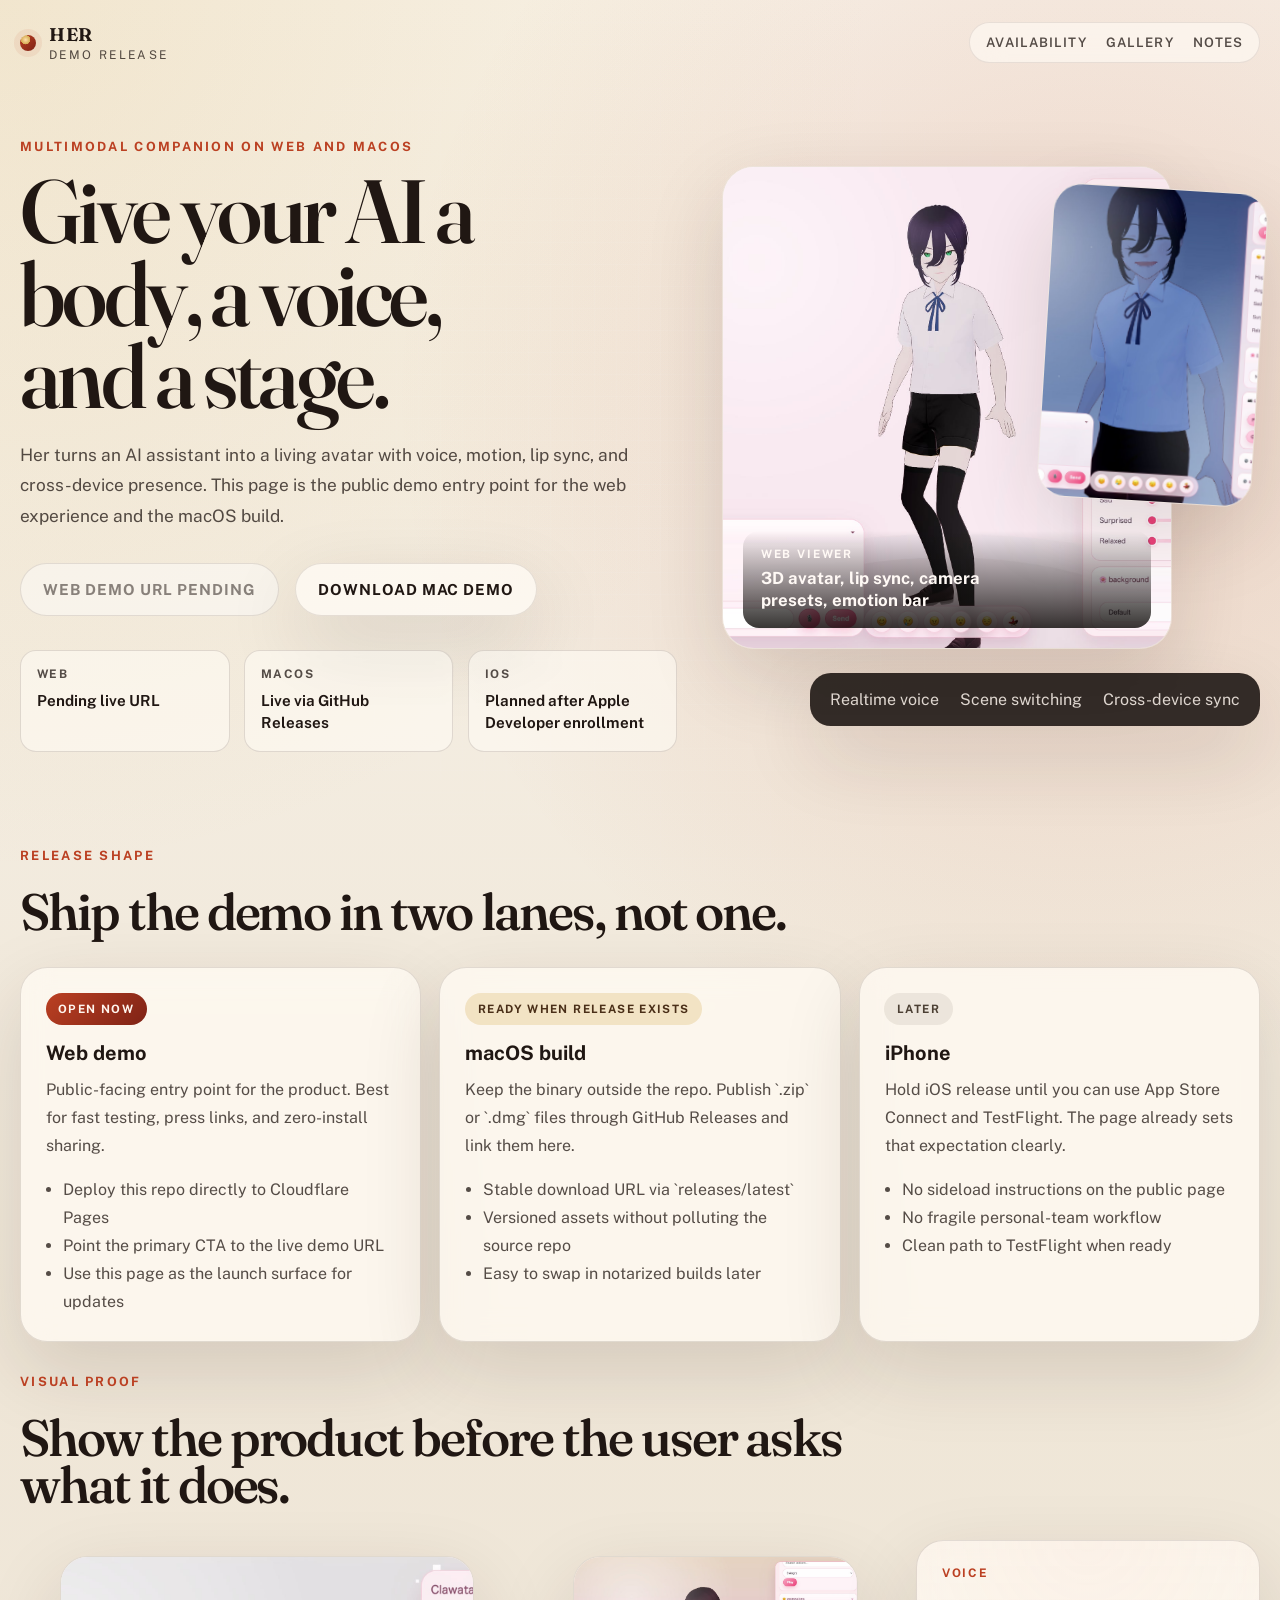
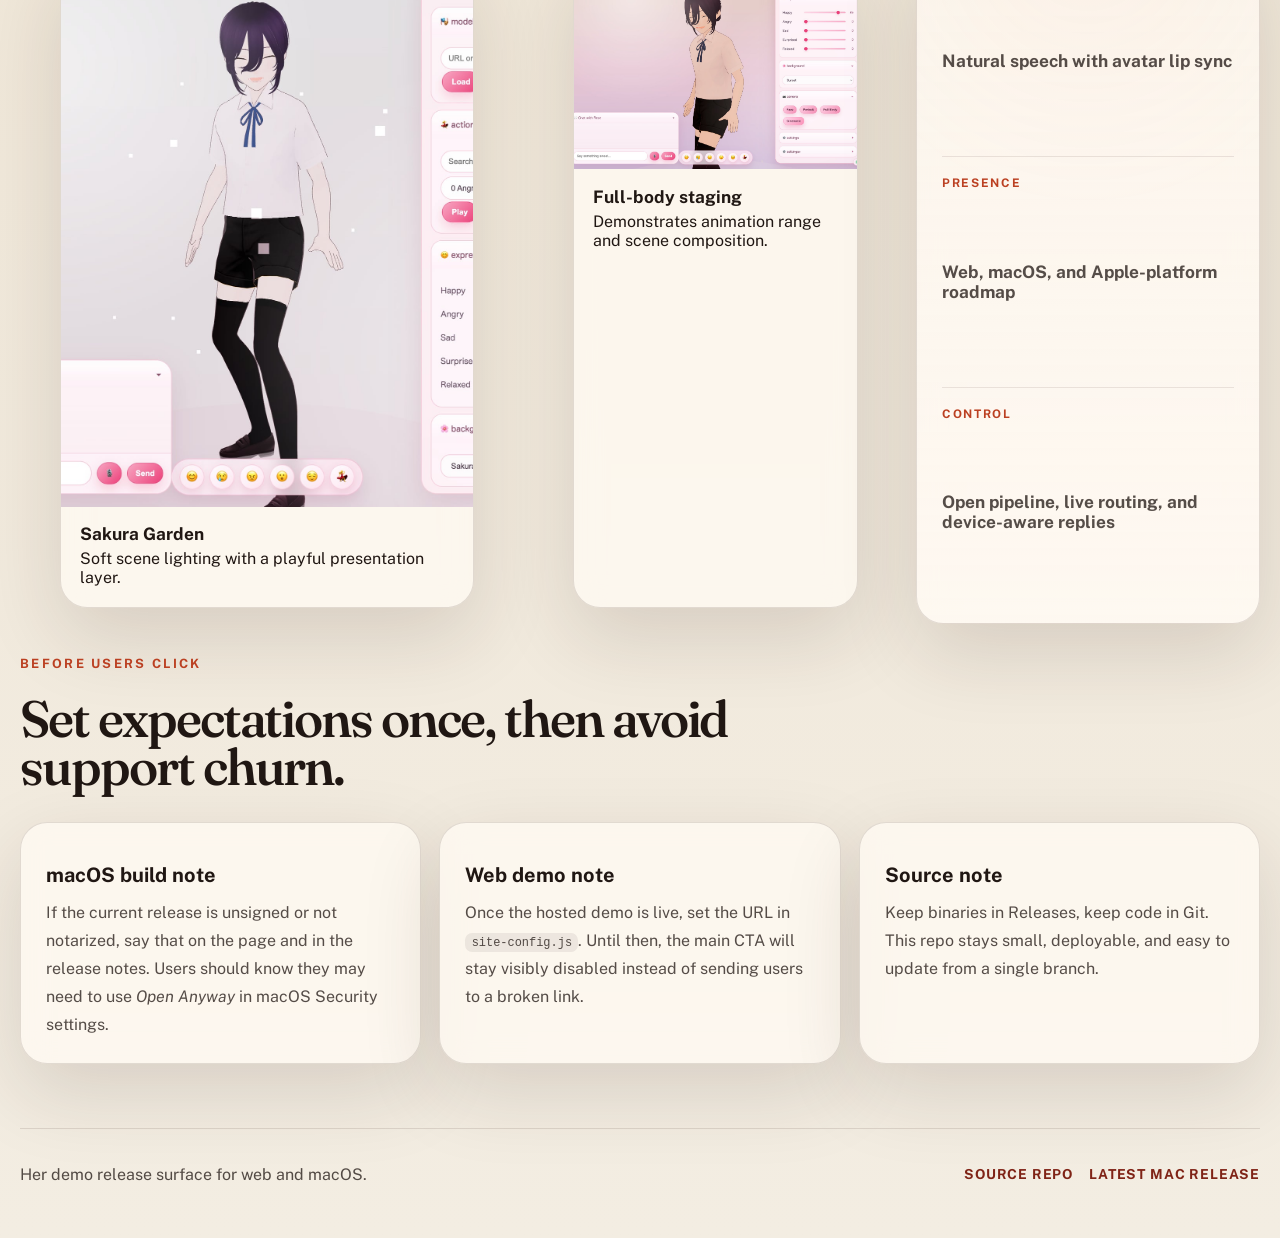
==== index.html @ 164d572e "feat(demo): add release landing page Add a zero-build Cloudflare Pages landing page for Her demo rel" ====
<!DOCTYPE html>
<html lang="en">
  <head>
    <meta charset="UTF-8" />
    <meta name="viewport" content="width=device-width, initial-scale=1.0" />
    <title>Her Demo</title>
    <meta
      name="description"
      content="Her is a multimodal AI companion with a 3D avatar body. Launch the web demo, download the macOS build, and see what ships next."
    />
    <meta property="og:title" content="Her Demo" />
    <meta
      property="og:description"
      content="A release-ready demo page for Her across web and macOS."
    />
    <meta property="og:type" content="website" />
    <meta property="og:image" content="assets/screenshots/default-view.jpg" />
    <meta name="theme-color" content="#f3ede2" />
    <link rel="preconnect" href="https://fonts.googleapis.com" />
    <link rel="preconnect" href="https://fonts.gstatic.com" crossorigin />
    <link
      href="https://fonts.googleapis.com/css2?family=Fraunces:opsz,wght@9..144,300;9..144,400;9..144,500;9..144,600;9..144,700&family=Public+Sans:wght@300;400;500;600;700;800&display=swap"
      rel="stylesheet"
    />
    <link rel="stylesheet" href="styles.css" />
  </head>
  <body>
    <div class="page-shell">
      <div class="texture"></div>
      <header class="site-header">
        <a class="wordmark" href="#top" aria-label="Her Demo home">
          <span class="wordmark-mark"></span>
          <span class="wordmark-text">
            <strong>Her</strong>
            <span>demo release</span>
          </span>
        </a>
        <nav class="top-nav" aria-label="Primary">
          <a href="#availability">Availability</a>
          <a href="#gallery">Gallery</a>
          <a href="#notes">Notes</a>
        </nav>
      </header>

      <main id="top">
        <section class="hero">
          <div class="hero-copy reveal">
            <p class="eyebrow">Multimodal companion on web and macOS</p>
            <h1>Give your AI a body, a voice, and a stage.</h1>
            <p class="hero-text">
              Her turns an AI assistant into a living avatar with voice, motion,
              lip sync, and cross-device presence. This page is the public demo
              entry point for the web experience and the macOS build.
            </p>
            <div class="cta-row">
              <a
                class="button button-primary"
                id="launch-web-demo"
                href="#"
                data-empty-label="Web demo URL pending"
              >
                Launch Web Demo
              </a>
              <a
                class="button button-secondary"
                id="download-mac-demo"
                href="https://github.com/Entroplay-ai/Her-demo/releases/latest"
              >
                Download Mac Demo
              </a>
            </div>
            <dl class="hero-meta">
              <div>
                <dt>Web</dt>
                <dd id="web-status">Pages-ready</dd>
              </div>
              <div>
                <dt>macOS</dt>
                <dd id="mac-status">Release-ready</dd>
              </div>
              <div>
                <dt>iOS</dt>
                <dd>Planned after Apple Developer enrollment</dd>
              </div>
            </dl>
          </div>

          <div class="hero-stage reveal">
            <article class="stage-card stage-card-main">
              <img
                src="assets/screenshots/default-view.jpg"
                alt="Her avatar default scene"
              />
              <div class="stage-card-copy">
                <p>Web viewer</p>
                <strong>3D avatar, lip sync, camera presets, emotion bar</strong>
              </div>
            </article>
            <article class="stage-card stage-card-side">
              <img
                src="assets/screenshots/night-sky-face.jpg"
                alt="Her avatar close-up in night sky scene"
              />
            </article>
            <article class="stage-card stage-card-strip">
              <p>Realtime voice</p>
              <p>Scene switching</p>
              <p>Cross-device sync</p>
            </article>
          </div>
        </section>

        <section class="availability" id="availability">
          <div class="section-heading reveal">
            <p class="eyebrow">Release shape</p>
            <h2>Ship the demo in two lanes, not one.</h2>
          </div>
          <div class="availability-grid">
            <article class="availability-card reveal">
              <span class="status-pill status-open">Open now</span>
              <h3>Web demo</h3>
              <p>
                Public-facing entry point for the product. Best for fast testing,
                press links, and zero-install sharing.
              </p>
              <ul>
                <li>Deploy this repo directly to Cloudflare Pages</li>
                <li>Point the primary CTA to the live demo URL</li>
                <li>Use this page as the launch surface for updates</li>
              </ul>
            </article>
            <article class="availability-card reveal">
              <span class="status-pill status-soon">Ready when release exists</span>
              <h3>macOS build</h3>
              <p>
                Keep the binary outside the repo. Publish `.zip` or `.dmg` files
                through GitHub Releases and link them here.
              </p>
              <ul>
                <li>Stable download URL via `releases/latest`</li>
                <li>Versioned assets without polluting the source repo</li>
                <li>Easy to swap in notarized builds later</li>
              </ul>
            </article>
            <article class="availability-card reveal">
              <span class="status-pill status-later">Later</span>
              <h3>iPhone</h3>
              <p>
                Hold iOS release until you can use App Store Connect and
                TestFlight. The page already sets that expectation clearly.
              </p>
              <ul>
                <li>No sideload instructions on the public page</li>
                <li>No fragile personal-team workflow</li>
                <li>Clean path to TestFlight when ready</li>
              </ul>
            </article>
          </div>
        </section>

        <section class="gallery" id="gallery">
          <div class="section-heading reveal">
            <p class="eyebrow">Visual proof</p>
            <h2>Show the product before the user asks what it does.</h2>
          </div>
          <div class="gallery-grid">
            <figure class="gallery-card gallery-tall reveal">
              <img
                src="assets/screenshots/sakura-garden.jpg"
                alt="Her avatar in sakura garden scene"
              />
              <figcaption>
                <strong>Sakura Garden</strong>
                <span>Soft scene lighting with a playful presentation layer.</span>
              </figcaption>
            </figure>
            <figure class="gallery-card reveal">
              <img
                src="assets/screenshots/sunset-fullbody.jpg"
                alt="Her avatar in sunset full-body scene"
              />
              <figcaption>
                <strong>Full-body staging</strong>
                <span>Demonstrates animation range and scene composition.</span>
              </figcaption>
            </figure>
            <article class="feature-stack reveal">
              <div>
                <span>Voice</span>
                <strong>Natural speech with avatar lip sync</strong>
              </div>
              <div>
                <span>Presence</span>
                <strong>Web, macOS, and Apple-platform roadmap</strong>
              </div>
              <div>
                <span>Control</span>
                <strong>Open pipeline, live routing, and device-aware replies</strong>
              </div>
            </article>
          </div>
        </section>

        <section class="notes" id="notes">
          <div class="section-heading reveal">
            <p class="eyebrow">Before users click</p>
            <h2>Set expectations once, then avoid support churn.</h2>
          </div>
          <div class="notes-grid">
            <article class="note-card reveal">
              <h3>macOS build note</h3>
              <p>
                If the current release is unsigned or not notarized, say that on
                the page and in the release notes. Users should know they may need
                to use <em>Open Anyway</em> in macOS Security settings.
              </p>
            </article>
            <article class="note-card reveal">
              <h3>Web demo note</h3>
              <p>
                Once the hosted demo is live, set the URL in
                <code>site-config.js</code>. Until then, the main CTA will stay
                visibly disabled instead of sending users to a broken link.
              </p>
            </article>
            <article class="note-card reveal">
              <h3>Source note</h3>
              <p>
                Keep binaries in Releases, keep code in Git. This repo stays small,
                deployable, and easy to update from a single branch.
              </p>
            </article>
          </div>
        </section>
      </main>

      <footer class="site-footer reveal">
        <p>Her demo release surface for web and macOS.</p>
        <div class="footer-links">
          <a id="source-repo-link" href="https://github.com/Entroplay-ai/Her-demo">
            Source repo
          </a>
          <a
            id="mac-release-link"
            href="https://github.com/Entroplay-ai/Her-demo/releases/latest"
          >
            Latest mac release
          </a>
        </div>
      </footer>
    </div>

    <script src="site-config.js"></script>
    <script>
      const config = window.HER_DEMO_CONFIG || {};

      const applyLinkState = (id, url, fallbackTextId, fallbackText) => {
        const element = document.getElementById(id);
        if (!element) return;

        if (url) {
          element.href = url;
          element.removeAttribute("aria-disabled");
          element.classList.remove("is-disabled");
          return;
        }

        element.href = "#notes";
        element.setAttribute("aria-disabled", "true");
        element.classList.add("is-disabled");
        if (fallbackTextId) {
          const target = document.getElementById(fallbackTextId);
          if (target) target.textContent = fallbackText;
        }
        if (element.dataset.emptyLabel) {
          element.textContent = element.dataset.emptyLabel;
        }
      };

      applyLinkState(
        "launch-web-demo",
        config.liveDemoUrl,
        "web-status",
        "Pending live URL"
      );
      applyLinkState("download-mac-demo", config.macDownloadUrl);

      const sourceRepoLink = document.getElementById("source-repo-link");
      if (sourceRepoLink && config.sourceUrl) {
        sourceRepoLink.href = config.sourceUrl;
      }

      const macReleaseLink = document.getElementById("mac-release-link");
      if (macReleaseLink && config.macDownloadUrl) {
        macReleaseLink.href = config.macDownloadUrl;
      }

      const macStatus = document.getElementById("mac-status");
      if (macStatus && config.macDownloadUrl) {
        macStatus.textContent = "Live via GitHub Releases";
      }
    </script>
  </body>
</html>
---- styles.css ----
:root {
  --bg: #f3ede2;
  --bg-deep: #181411;
  --surface: rgba(255, 250, 242, 0.78);
  --surface-strong: #f8f3ec;
  --surface-dark: rgba(30, 24, 20, 0.9);
  --ink: #201713;
  --ink-soft: rgba(32, 23, 19, 0.76);
  --line: rgba(61, 37, 30, 0.14);
  --accent: #bb4022;
  --accent-deep: #7f2316;
  --accent-soft: #e4b597;
  --highlight: #d4a94f;
  --shadow: 0 28px 80px rgba(52, 30, 24, 0.14);
  --radius-xl: 32px;
  --radius-lg: 22px;
  --radius-md: 16px;
  --radius-sm: 999px;
  --max-width: 1240px;
}

* {
  box-sizing: border-box;
}

html {
  scroll-behavior: smooth;
}

body {
  margin: 0;
  min-height: 100vh;
  font-family: "Public Sans", sans-serif;
  color: var(--ink);
  background:
    radial-gradient(circle at top left, rgba(212, 169, 79, 0.18), transparent 28%),
    radial-gradient(circle at 85% 14%, rgba(187, 64, 34, 0.16), transparent 26%),
    linear-gradient(180deg, #f8f3ea 0%, #efe6d7 48%, #f3ede2 100%);
}

img {
  display: block;
  width: 100%;
}

a {
  color: inherit;
  text-decoration: none;
}

code {
  padding: 0.16rem 0.4rem;
  border-radius: 0.45rem;
  background: rgba(32, 23, 19, 0.07);
  font-size: 0.92em;
}

.page-shell {
  position: relative;
  isolation: isolate;
  overflow: hidden;
}

.texture {
  position: fixed;
  inset: 0;
  pointer-events: none;
  opacity: 0.26;
  background-image:
    linear-gradient(rgba(255, 255, 255, 0.24) 1px, transparent 1px),
    linear-gradient(90deg, rgba(255, 255, 255, 0.2) 1px, transparent 1px);
  background-size: 22px 22px;
  mask-image: radial-gradient(circle at center, black 22%, transparent 90%);
}

.site-header,
.hero,
.availability,
.gallery,
.notes,
.site-footer {
  width: min(calc(100% - 2rem), var(--max-width));
  margin: 0 auto;
}

.site-header {
  display: flex;
  align-items: center;
  justify-content: space-between;
  padding: 1.4rem 0 0;
}

.wordmark {
  display: inline-flex;
  align-items: center;
  gap: 0.8rem;
}

.wordmark-mark {
  width: 1rem;
  height: 1rem;
  border-radius: 50%;
  background:
    radial-gradient(circle at 35% 30%, #ffdfaa 0%, var(--highlight) 30%, transparent 31%),
    linear-gradient(135deg, var(--accent) 0%, var(--accent-deep) 100%);
  box-shadow: 0 0 0 6px rgba(187, 64, 34, 0.08);
}

.wordmark-text {
  display: grid;
  gap: 0.12rem;
}

.wordmark-text strong {
  font-family: "Fraunces", serif;
  font-size: 1.15rem;
  font-weight: 650;
  letter-spacing: 0.04em;
  text-transform: uppercase;
}

.wordmark-text span {
  font-size: 0.75rem;
  letter-spacing: 0.2em;
  text-transform: uppercase;
  color: var(--ink-soft);
}

.top-nav {
  display: inline-flex;
  align-items: center;
  gap: 1.2rem;
  padding: 0.75rem 1rem;
  border: 1px solid rgba(61, 37, 30, 0.1);
  border-radius: var(--radius-sm);
  background: rgba(255, 251, 245, 0.64);
  backdrop-filter: blur(16px);
}

.top-nav a {
  font-size: 0.82rem;
  font-weight: 600;
  letter-spacing: 0.08em;
  text-transform: uppercase;
  color: var(--ink-soft);
}

.hero {
  display: grid;
  grid-template-columns: minmax(0, 1.1fr) minmax(320px, 0.9fr);
  gap: 2.8rem;
  padding: 4.75rem 0 4rem;
  align-items: center;
}

.eyebrow {
  margin: 0 0 1rem;
  font-size: 0.8rem;
  font-weight: 700;
  letter-spacing: 0.18em;
  text-transform: uppercase;
  color: var(--accent);
}

.hero h1,
.section-heading h2 {
  margin: 0;
  font-family: "Fraunces", serif;
  font-weight: 550;
  line-height: 0.92;
  letter-spacing: -0.04em;
}

.hero h1 {
  max-width: 10ch;
  font-size: clamp(3.4rem, 7vw, 6.9rem);
}

.hero-text,
.availability-card p,
.feature-stack strong,
.note-card p,
.site-footer p {
  color: var(--ink-soft);
}

.hero-text {
  max-width: 58ch;
  margin: 1.4rem 0 0;
  font-size: 1.08rem;
  line-height: 1.75;
}

.cta-row {
  display: flex;
  flex-wrap: wrap;
  gap: 1rem;
  margin-top: 2rem;
}

.button {
  display: inline-flex;
  align-items: center;
  justify-content: center;
  min-height: 3.35rem;
  padding: 0 1.4rem;
  border-radius: var(--radius-sm);
  border: 1px solid transparent;
  font-size: 0.95rem;
  font-weight: 700;
  letter-spacing: 0.06em;
  text-transform: uppercase;
  transition:
    transform 180ms ease,
    box-shadow 180ms ease,
    background 180ms ease,
    color 180ms ease,
    border-color 180ms ease;
}

.button:hover,
.button:focus-visible {
  transform: translateY(-2px);
}

.button-primary {
  color: #fff7f0;
  background: linear-gradient(135deg, var(--accent) 0%, var(--accent-deep) 100%);
  box-shadow: 0 18px 36px rgba(127, 35, 22, 0.28);
}

.button-secondary {
  color: var(--ink);
  background: rgba(255, 251, 245, 0.76);
  border-color: rgba(61, 37, 30, 0.12);
  box-shadow: var(--shadow);
}

.button.is-disabled,
.button[aria-disabled="true"] {
  cursor: not-allowed;
  color: rgba(32, 23, 19, 0.52);
  background: rgba(255, 255, 255, 0.45);
  box-shadow: none;
  border-color: rgba(61, 37, 30, 0.12);
  transform: none;
}

.hero-meta {
  display: grid;
  grid-template-columns: repeat(3, minmax(0, 1fr));
  gap: 0.9rem;
  margin: 2.1rem 0 0;
}

.hero-meta div {
  padding: 1rem 1rem 1.1rem;
  border: 1px solid var(--line);
  border-radius: var(--radius-md);
  background: rgba(255, 251, 245, 0.58);
  backdrop-filter: blur(12px);
}

.hero-meta dt {
  font-size: 0.74rem;
  font-weight: 700;
  letter-spacing: 0.12em;
  text-transform: uppercase;
  color: var(--ink-soft);
}

.hero-meta dd {
  margin: 0.55rem 0 0;
  font-size: 0.95rem;
  font-weight: 650;
  line-height: 1.45;
}

.hero-stage {
  position: relative;
  min-height: 560px;
}

.stage-card {
  position: absolute;
  overflow: hidden;
  border: 1px solid rgba(61, 37, 30, 0.08);
  background: rgba(255, 251, 245, 0.66);
  box-shadow: var(--shadow);
  backdrop-filter: blur(12px);
}

.stage-card img {
  height: 100%;
  object-fit: cover;
}

.stage-card-main {
  inset: 0 5.5rem 4.8rem 0;
  border-radius: var(--radius-xl);
}

.stage-card-side {
  width: 40%;
  height: 56%;
  right: 0;
  top: 1.4rem;
  border-radius: 1.8rem;
  transform: rotate(3.5deg);
}

.stage-card-strip {
  display: flex;
  justify-content: space-between;
  gap: 1rem;
  left: 5.5rem;
  right: 0;
  bottom: 0;
  padding: 1rem 1.2rem;
  border-radius: 1.3rem;
  background: var(--surface-dark);
  color: rgba(255, 247, 240, 0.84);
}

.stage-card-strip p,
.stage-card-copy p,
.stage-card-copy strong,
.feature-stack span,
.feature-stack strong,
.gallery-card figcaption span {
  margin: 0;
}

.stage-card-copy {
  position: absolute;
  left: 1.25rem;
  right: 1.25rem;
  bottom: 1.25rem;
  display: grid;
  gap: 0.35rem;
  padding: 1rem 1.1rem;
  border-radius: 1rem;
  background: linear-gradient(180deg, rgba(12, 9, 7, 0) 0%, rgba(12, 9, 7, 0.82) 100%);
  color: #fff9f5;
}

.stage-card-copy p {
  font-size: 0.72rem;
  font-weight: 700;
  letter-spacing: 0.16em;
  text-transform: uppercase;
}

.stage-card-copy strong {
  max-width: 20ch;
  font-size: 1.05rem;
  line-height: 1.35;
}

.section-heading {
  display: grid;
  gap: 0.55rem;
  max-width: 52rem;
}

.section-heading h2 {
  font-size: clamp(2.4rem, 4vw, 4.2rem);
}

.availability,
.gallery,
.notes {
  padding: 2rem 0 0;
}

.availability-grid,
.notes-grid {
  display: grid;
  grid-template-columns: repeat(3, minmax(0, 1fr));
  gap: 1.15rem;
  margin-top: 2rem;
}

.availability-card,
.note-card,
.feature-stack,
.gallery-card {
  border: 1px solid var(--line);
  border-radius: 1.7rem;
  background: var(--surface);
  box-shadow: var(--shadow);
  backdrop-filter: blur(14px);
}

.availability-card,
.note-card,
.feature-stack {
  padding: 1.55rem;
}

.availability-card h3,
.note-card h3 {
  margin: 1rem 0 0.7rem;
  font-size: 1.25rem;
}

.availability-card p,
.note-card p {
  margin: 0;
  line-height: 1.75;
}

.availability-card ul {
  margin: 1rem 0 0;
  padding-left: 1.1rem;
  color: var(--ink-soft);
  line-height: 1.75;
}

.status-pill {
  display: inline-flex;
  align-items: center;
  min-height: 2rem;
  padding: 0 0.8rem;
  border-radius: var(--radius-sm);
  font-size: 0.72rem;
  font-weight: 700;
  letter-spacing: 0.12em;
  text-transform: uppercase;
}

.status-open {
  color: #fff6ef;
  background: linear-gradient(135deg, var(--accent) 0%, var(--accent-deep) 100%);
}

.status-soon {
  color: #4a2f18;
  background: rgba(212, 169, 79, 0.26);
}

.status-later {
  color: #4c4034;
  background: rgba(76, 64, 52, 0.09);
}

.gallery-grid {
  display: grid;
  grid-template-columns: 1.15fr 0.85fr 0.8fr;
  gap: 1.15rem;
  margin-top: 2rem;
  align-items: stretch;
}

.gallery-card {
  overflow: hidden;
}

.gallery-card img {
  aspect-ratio: 4 / 3;
  object-fit: cover;
}

.gallery-tall img {
  aspect-ratio: 3 / 4;
}

.gallery-card figcaption {
  display: grid;
  gap: 0.28rem;
  padding: 1.1rem 1.2rem 1.25rem;
}

.gallery-card strong,
.feature-stack strong {
  display: block;
  font-size: 1.08rem;
}

.feature-stack {
  display: grid;
  gap: 1.2rem;
  background:
    linear-gradient(180deg, rgba(255, 249, 242, 0.76), rgba(255, 249, 242, 0.92)),
    radial-gradient(circle at top, rgba(228, 181, 151, 0.32), transparent 38%);
}

.feature-stack div {
  display: grid;
  gap: 0.35rem;
  padding-bottom: 1.2rem;
  border-bottom: 1px solid rgba(61, 37, 30, 0.1);
}

.feature-stack div:last-child {
  padding-bottom: 0;
  border-bottom: 0;
}

.feature-stack span {
  font-size: 0.74rem;
  font-weight: 700;
  letter-spacing: 0.14em;
  text-transform: uppercase;
  color: var(--accent);
}

.notes-grid {
  margin-top: 2rem;
  padding-bottom: 4rem;
}

.site-footer {
  display: flex;
  align-items: center;
  justify-content: space-between;
  gap: 1rem;
  padding: 1.2rem 0 2.4rem;
  border-top: 1px solid rgba(61, 37, 30, 0.12);
}

.footer-links {
  display: inline-flex;
  flex-wrap: wrap;
  gap: 1rem;
}

.footer-links a {
  font-size: 0.86rem;
  font-weight: 700;
  letter-spacing: 0.06em;
  text-transform: uppercase;
  color: var(--accent-deep);
}

.reveal {
  opacity: 0;
  transform: translateY(20px);
  animation: rise 800ms cubic-bezier(0.2, 0.7, 0.2, 1) forwards;
}

.hero-stage.reveal {
  animation-delay: 140ms;
}

.availability .reveal:nth-child(2),
.gallery .reveal:nth-child(2),
.notes .reveal:nth-child(2) {
  animation-delay: 80ms;
}

.availability-card.reveal:nth-child(1),
.gallery-card.reveal:nth-child(1),
.note-card.reveal:nth-child(1) {
  animation-delay: 120ms;
}

.availability-card.reveal:nth-child(2),
.gallery-card.reveal:nth-child(2),
.note-card.reveal:nth-child(2) {
  animation-delay: 200ms;
}

.availability-card.reveal:nth-child(3),
.feature-stack.reveal,
.note-card.reveal:nth-child(3) {
  animation-delay: 280ms;
}

@keyframes rise {
  to {
    opacity: 1;
    transform: translateY(0);
  }
}

@media (max-width: 1100px) {
  .hero {
    grid-template-columns: 1fr;
  }

  .hero-stage {
    min-height: 500px;
  }

  .availability-grid,
  .notes-grid,
  .gallery-grid {
    grid-template-columns: 1fr;
  }

  .gallery-card img,
  .gallery-tall img {
    aspect-ratio: 16 / 10;
  }
}

@media (max-width: 760px) {
  .site-header {
    flex-direction: column;
    align-items: flex-start;
    gap: 1rem;
  }

  .top-nav {
    width: 100%;
    justify-content: space-between;
    gap: 0.8rem;
  }

  .hero {
    padding-top: 3.2rem;
  }

  .hero h1 {
    max-width: 11ch;
    font-size: clamp(3rem, 15vw, 4.4rem);
  }

  .hero-meta {
    grid-template-columns: 1fr;
  }

  .hero-stage {
    min-height: 420px;
  }

  .stage-card-main {
    inset: 0 2.4rem 5.1rem 0;
  }

  .stage-card-side {
    width: 44%;
    height: 46%;
  }

  .stage-card-strip {
    left: 1.5rem;
    flex-direction: column;
  }

  .site-footer {
    flex-direction: column;
    align-items: flex-start;
  }
}

@media (prefers-reduced-motion: reduce) {
  html {
    scroll-behavior: auto;
  }

  .reveal {
    opacity: 1;
    transform: none;
    animation: none;
  }

  .button {
    transition: none;
  }
}
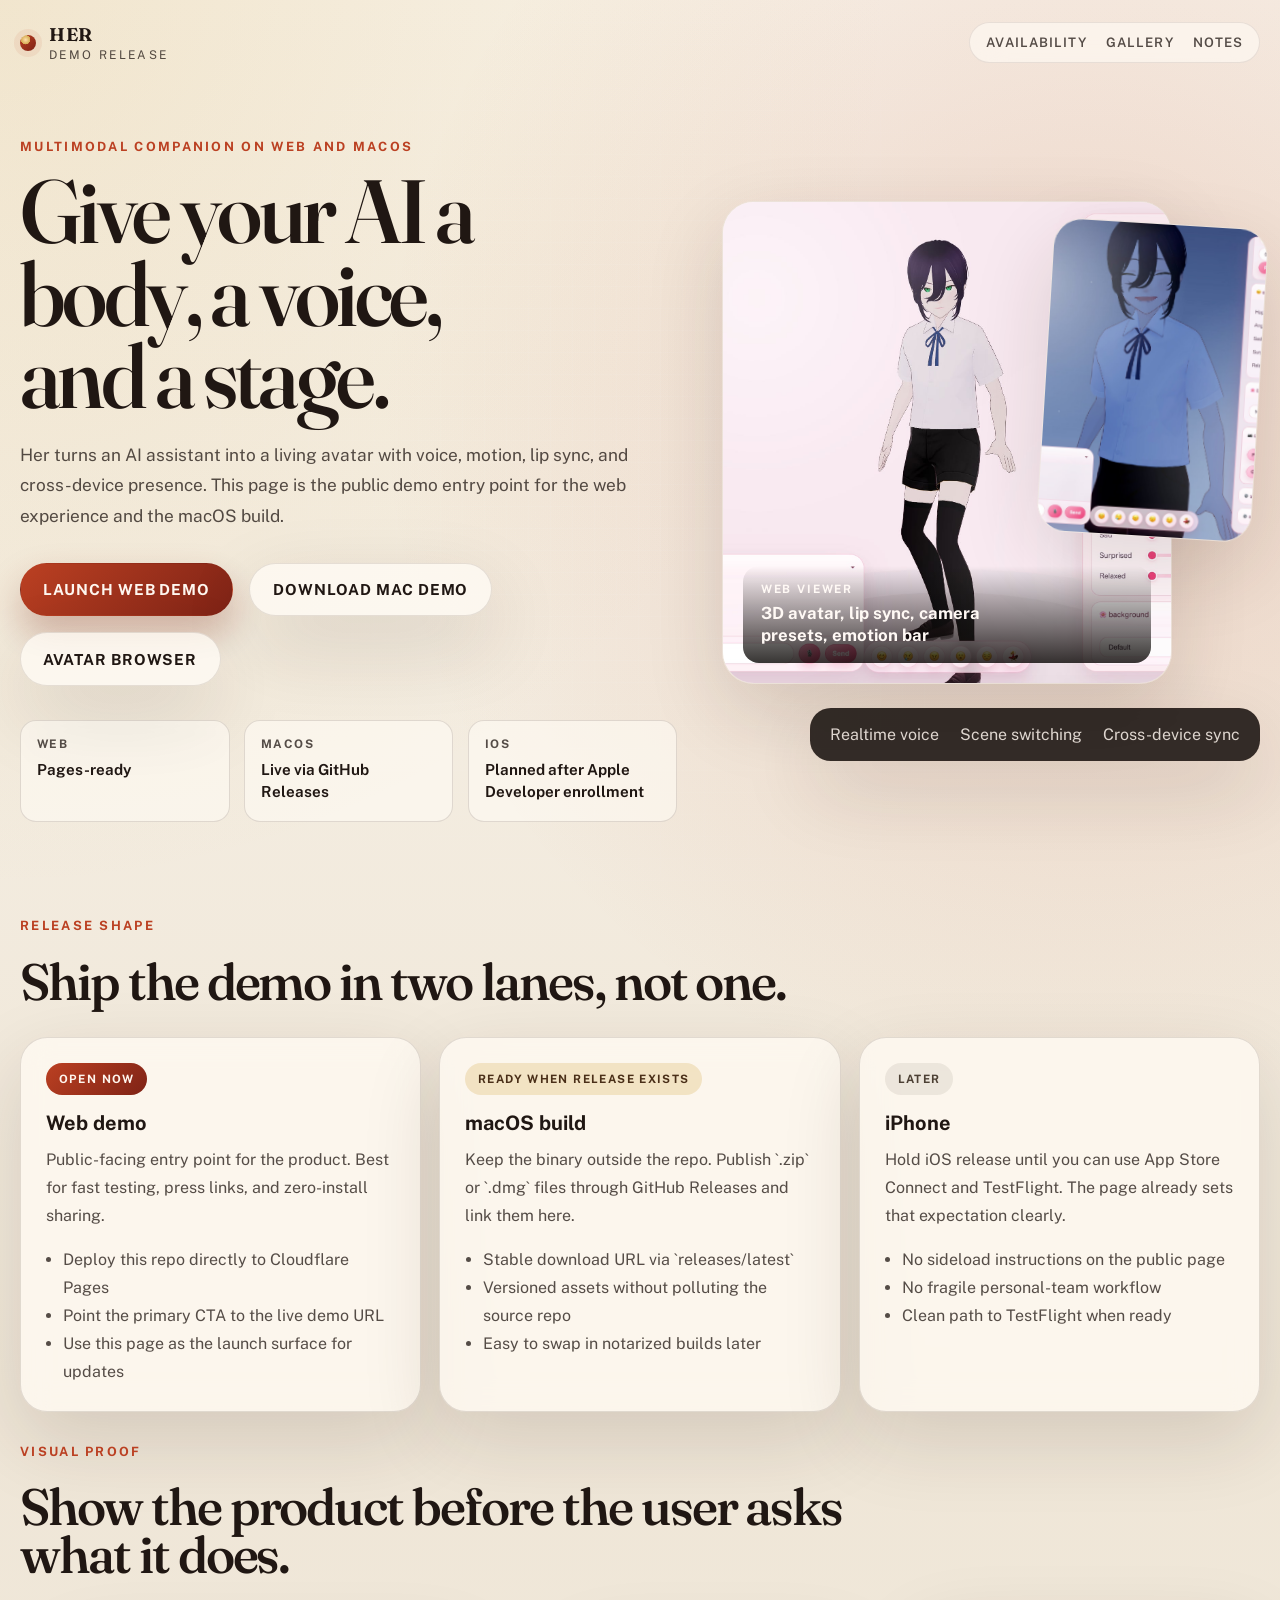
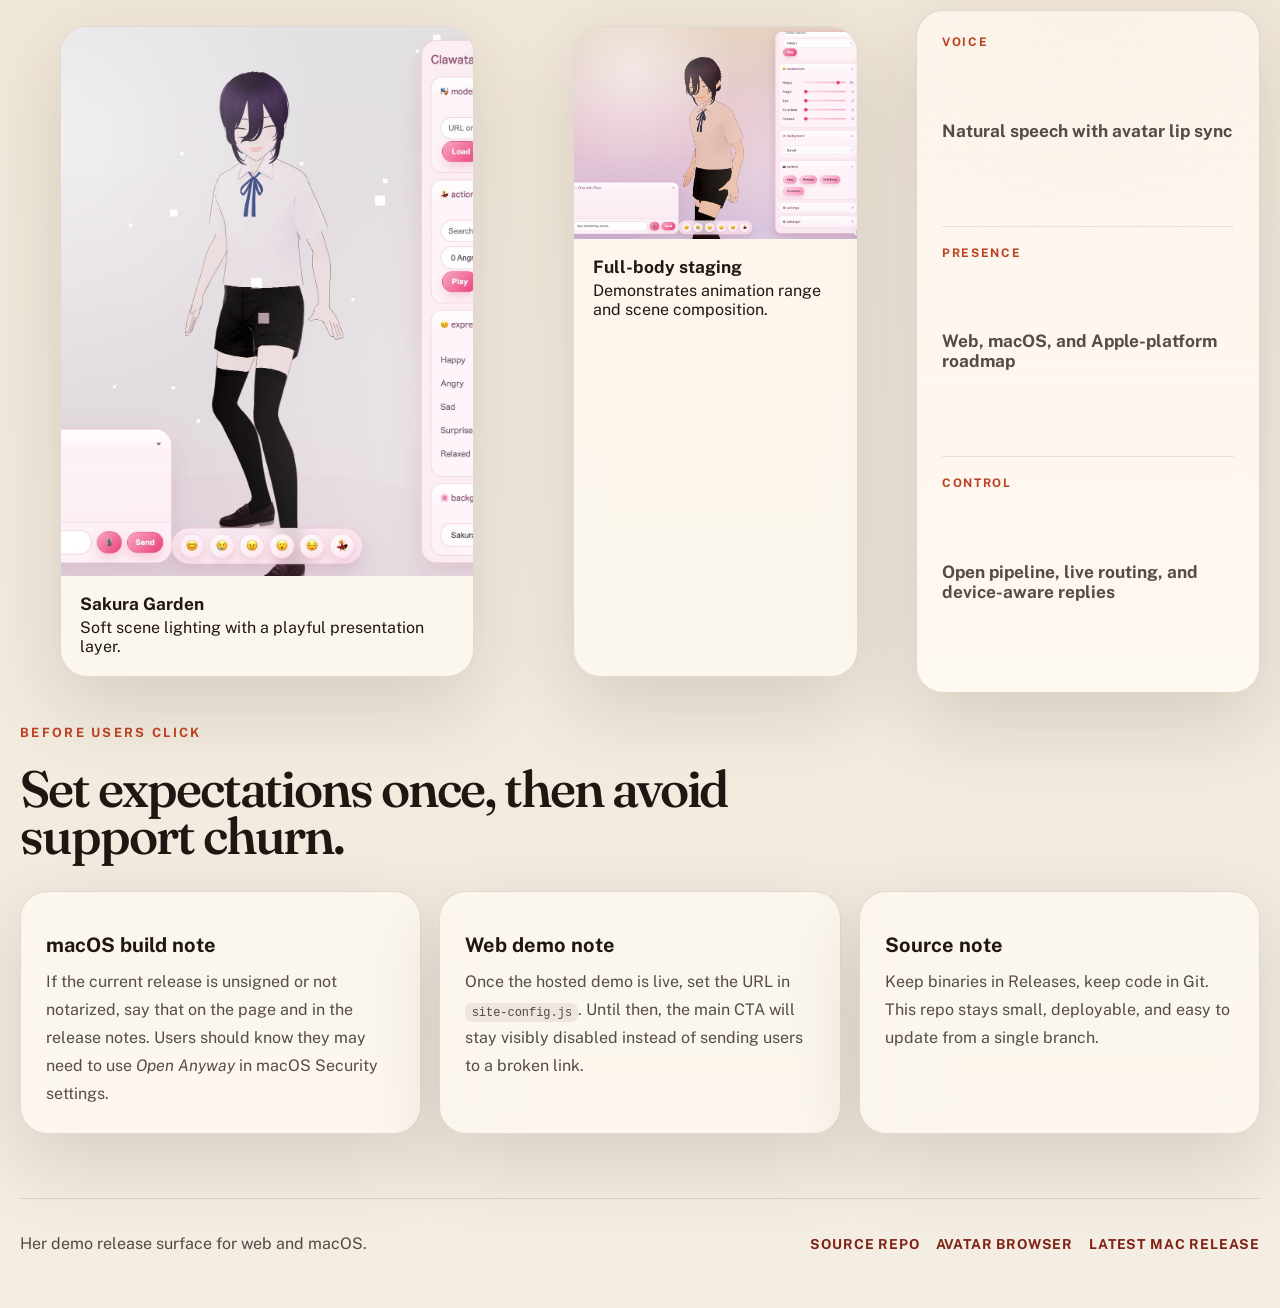
==== commit 2259dad4: "feat(demo): bundle verified viewer build Link the landing page to the bundled viewer, add a sync scr" ====
--- a/index.html
+++ b/index.html
@@ -68,6 +68,13 @@
               >
                 Download Mac Demo
               </a>
+              <a
+                class="button button-secondary"
+                id="open-avatar-browser"
+                href="./viewer/avatar-browser.html"
+              >
+                Avatar Browser
+              </a>
             </div>
             <dl class="hero-meta">
               <div>
@@ -240,6 +247,9 @@
           <a id="source-repo-link" href="https://github.com/Entroplay-ai/Her-demo">
             Source repo
           </a>
+          <a id="avatar-browser-link" href="./viewer/avatar-browser.html">
+            Avatar browser
+          </a>
           <a
             id="mac-release-link"
             href="https://github.com/Entroplay-ai/Her-demo/releases/latest"
@@ -290,6 +300,16 @@
         sourceRepoLink.href = config.sourceUrl;
       }
 
+      const avatarBrowserLink = document.getElementById("avatar-browser-link");
+      if (avatarBrowserLink && config.avatarBrowserUrl) {
+        avatarBrowserLink.href = config.avatarBrowserUrl;
+      }
+
+      const avatarBrowserButton = document.getElementById("open-avatar-browser");
+      if (avatarBrowserButton && config.avatarBrowserUrl) {
+        avatarBrowserButton.href = config.avatarBrowserUrl;
+      }
+
       const macReleaseLink = document.getElementById("mac-release-link");
       if (macReleaseLink && config.macDownloadUrl) {
         macReleaseLink.href = config.macDownloadUrl;
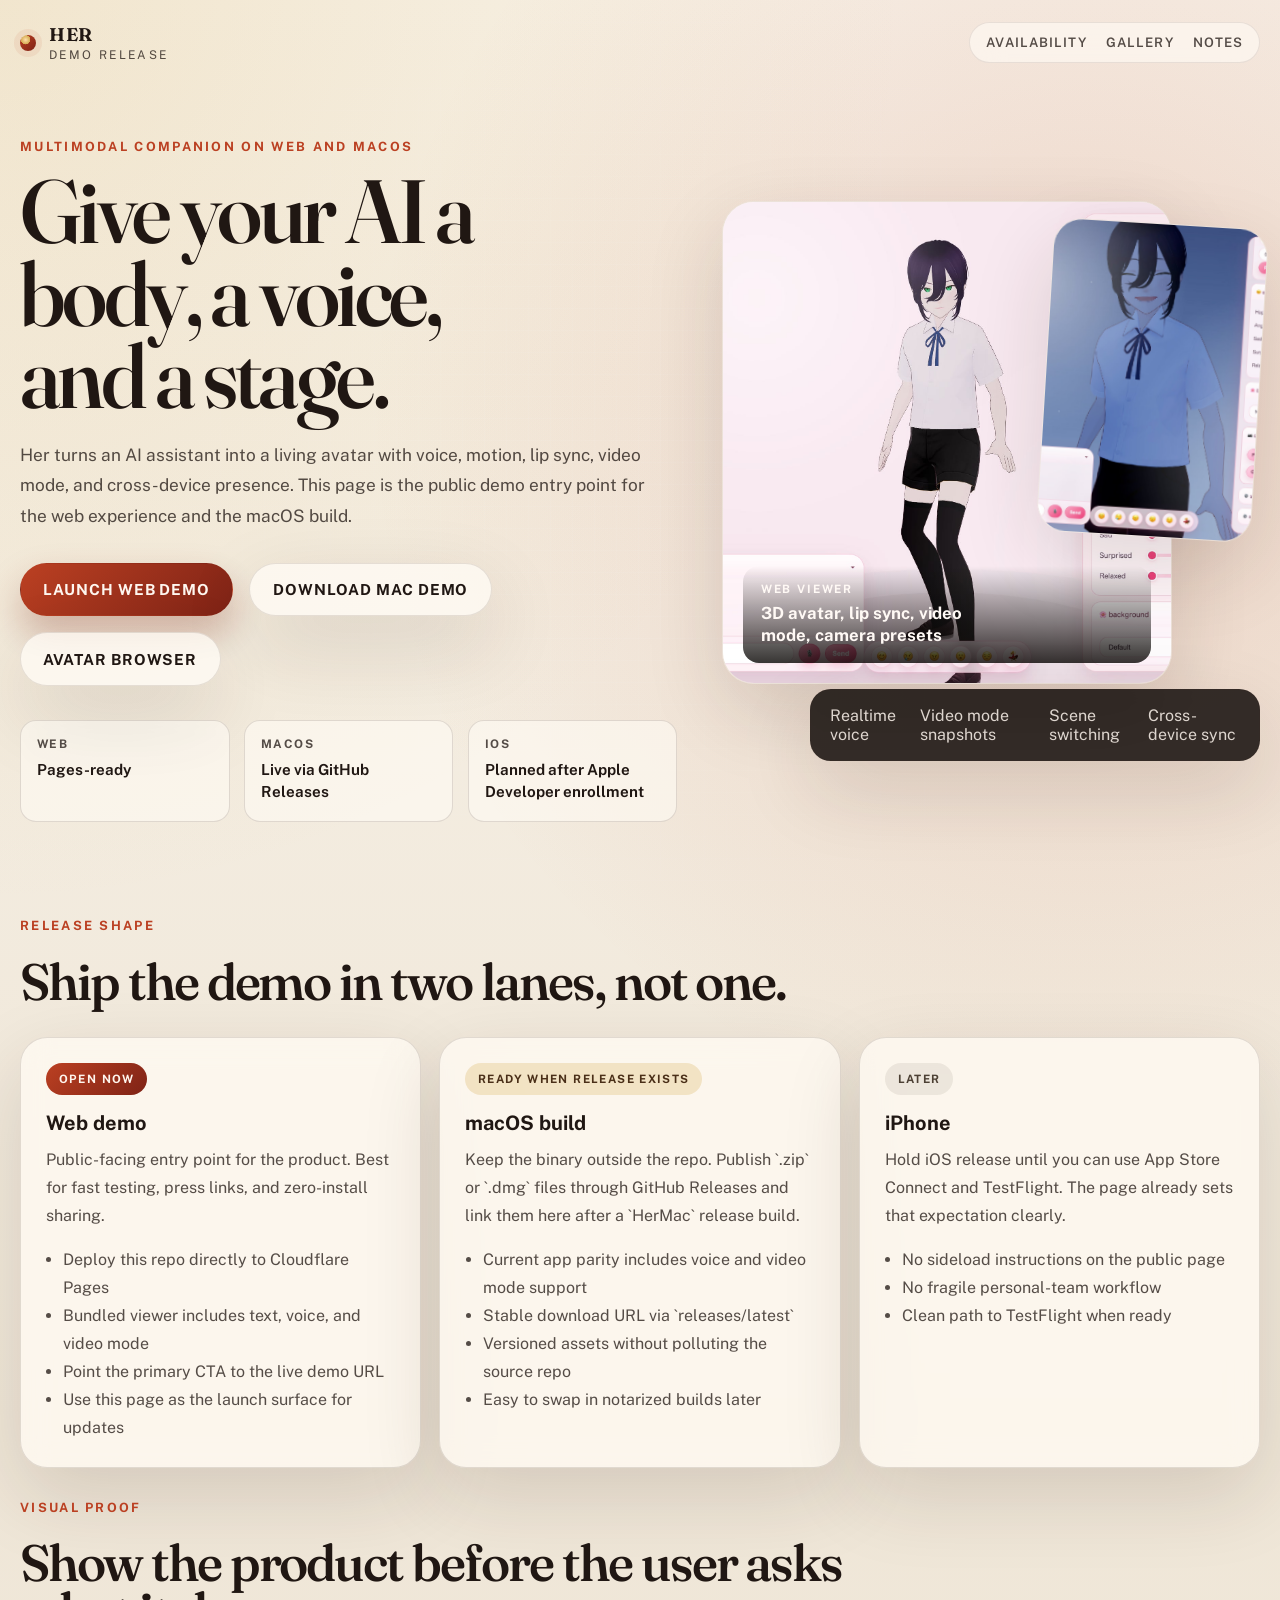
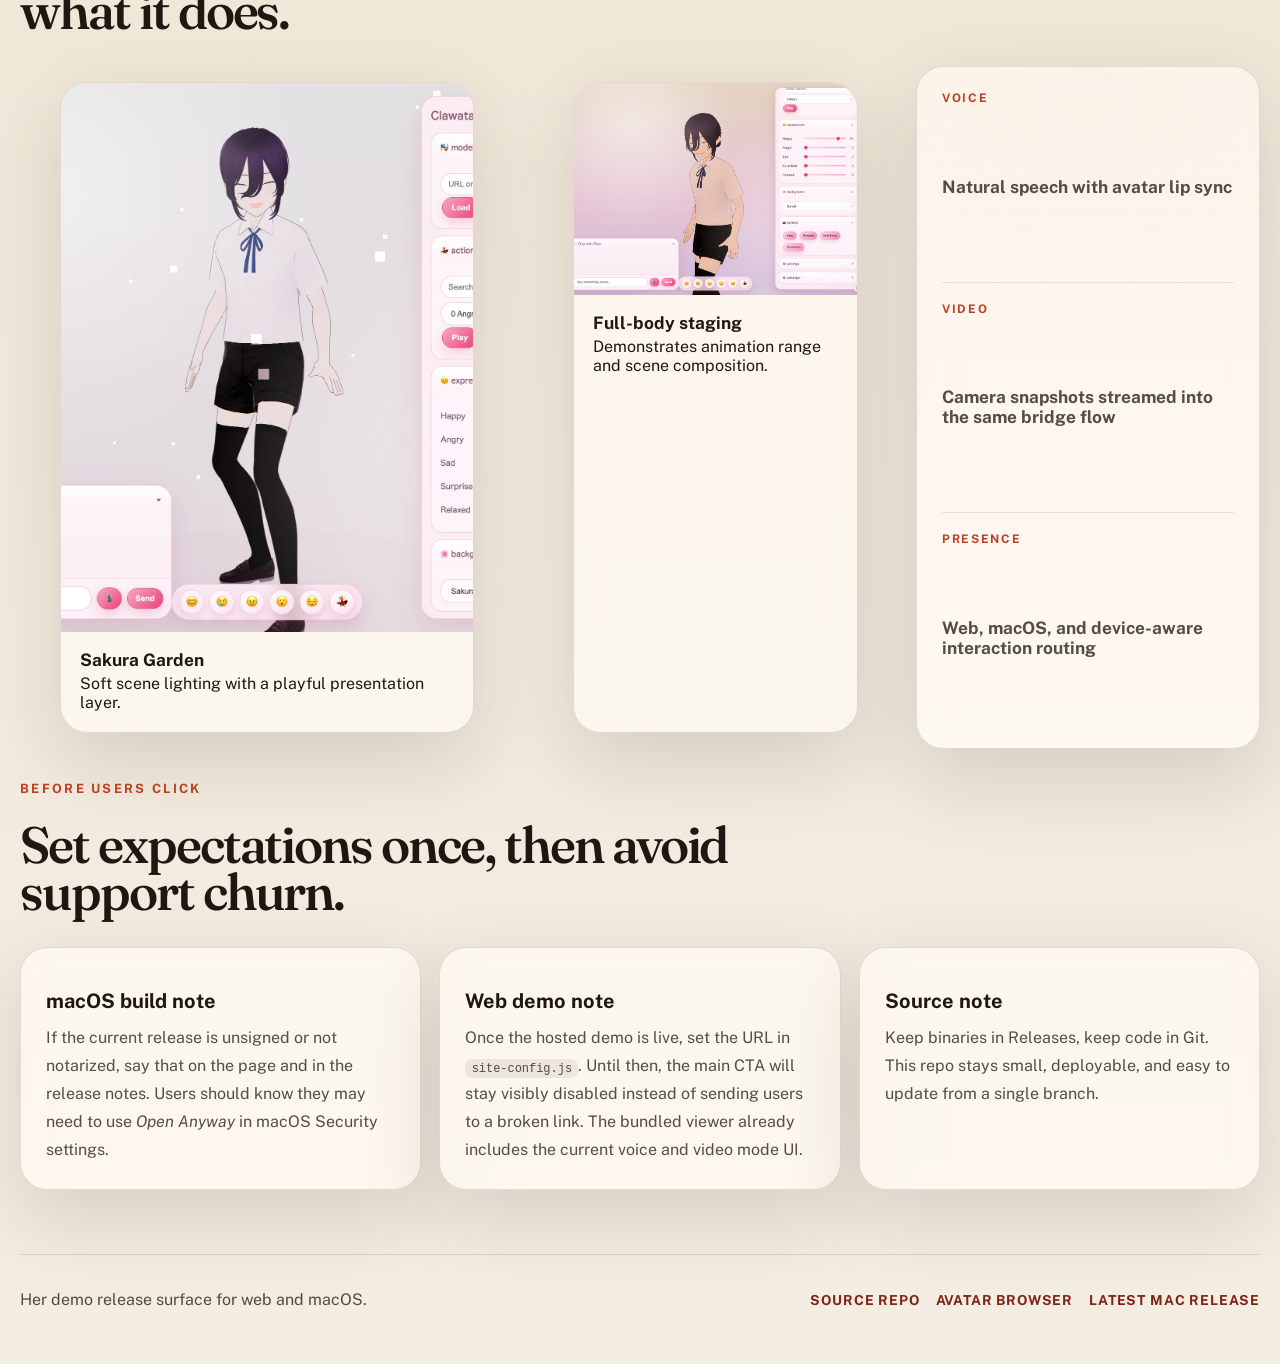
==== commit 671b818c: "feat(demo): sync latest viewer video mode" ====
--- a/index.html
+++ b/index.html
@@ -6,12 +6,12 @@
     <title>Her Demo</title>
     <meta
       name="description"
-      content="Her is a multimodal AI companion with a 3D avatar body. Launch the web demo, download the macOS build, and see what ships next."
+      content="Her is a multimodal AI companion with a 3D avatar body, voice, and video mode. Launch the web demo, download the macOS build, and see what ships next."
     />
     <meta property="og:title" content="Her Demo" />
     <meta
       property="og:description"
-      content="A release-ready demo page for Her across web and macOS."
+      content="A release-ready demo page for Her across web and macOS, including voice, avatar motion, and video mode."
     />
     <meta property="og:type" content="website" />
     <meta property="og:image" content="assets/screenshots/default-view.jpg" />
@@ -49,8 +49,8 @@
             <h1>Give your AI a body, a voice, and a stage.</h1>
             <p class="hero-text">
               Her turns an AI assistant into a living avatar with voice, motion,
-              lip sync, and cross-device presence. This page is the public demo
-              entry point for the web experience and the macOS build.
+              lip sync, video mode, and cross-device presence. This page is the
+              public demo entry point for the web experience and the macOS build.
             </p>
             <div class="cta-row">
               <a
@@ -100,7 +100,7 @@
               />
               <div class="stage-card-copy">
                 <p>Web viewer</p>
-                <strong>3D avatar, lip sync, camera presets, emotion bar</strong>
+                <strong>3D avatar, lip sync, video mode, camera presets</strong>
               </div>
             </article>
             <article class="stage-card stage-card-side">
@@ -111,6 +111,7 @@
             </article>
             <article class="stage-card stage-card-strip">
               <p>Realtime voice</p>
+              <p>Video mode snapshots</p>
               <p>Scene switching</p>
               <p>Cross-device sync</p>
             </article>
@@ -132,6 +133,7 @@
               </p>
               <ul>
                 <li>Deploy this repo directly to Cloudflare Pages</li>
+                <li>Bundled viewer includes text, voice, and video mode</li>
                 <li>Point the primary CTA to the live demo URL</li>
                 <li>Use this page as the launch surface for updates</li>
               </ul>
@@ -141,9 +143,11 @@
               <h3>macOS build</h3>
               <p>
                 Keep the binary outside the repo. Publish `.zip` or `.dmg` files
-                through GitHub Releases and link them here.
+                through GitHub Releases and link them here after a `HerMac`
+                release build.
               </p>
               <ul>
+                <li>Current app parity includes voice and video mode support</li>
                 <li>Stable download URL via `releases/latest`</li>
                 <li>Versioned assets without polluting the source repo</li>
                 <li>Easy to swap in notarized builds later</li>
@@ -197,12 +201,12 @@
                 <strong>Natural speech with avatar lip sync</strong>
               </div>
               <div>
+                <span>Video</span>
+                <strong>Camera snapshots streamed into the same bridge flow</strong>
+              </div>
+              <div>
                 <span>Presence</span>
-                <strong>Web, macOS, and Apple-platform roadmap</strong>
-              </div>
-              <div>
-                <span>Control</span>
-                <strong>Open pipeline, live routing, and device-aware replies</strong>
+                <strong>Web, macOS, and device-aware interaction routing</strong>
               </div>
             </article>
           </div>
@@ -227,7 +231,8 @@
               <p>
                 Once the hosted demo is live, set the URL in
                 <code>site-config.js</code>. Until then, the main CTA will stay
-                visibly disabled instead of sending users to a broken link.
+                visibly disabled instead of sending users to a broken link. The
+                bundled viewer already includes the current voice and video mode UI.
               </p>
             </article>
             <article class="note-card reveal">
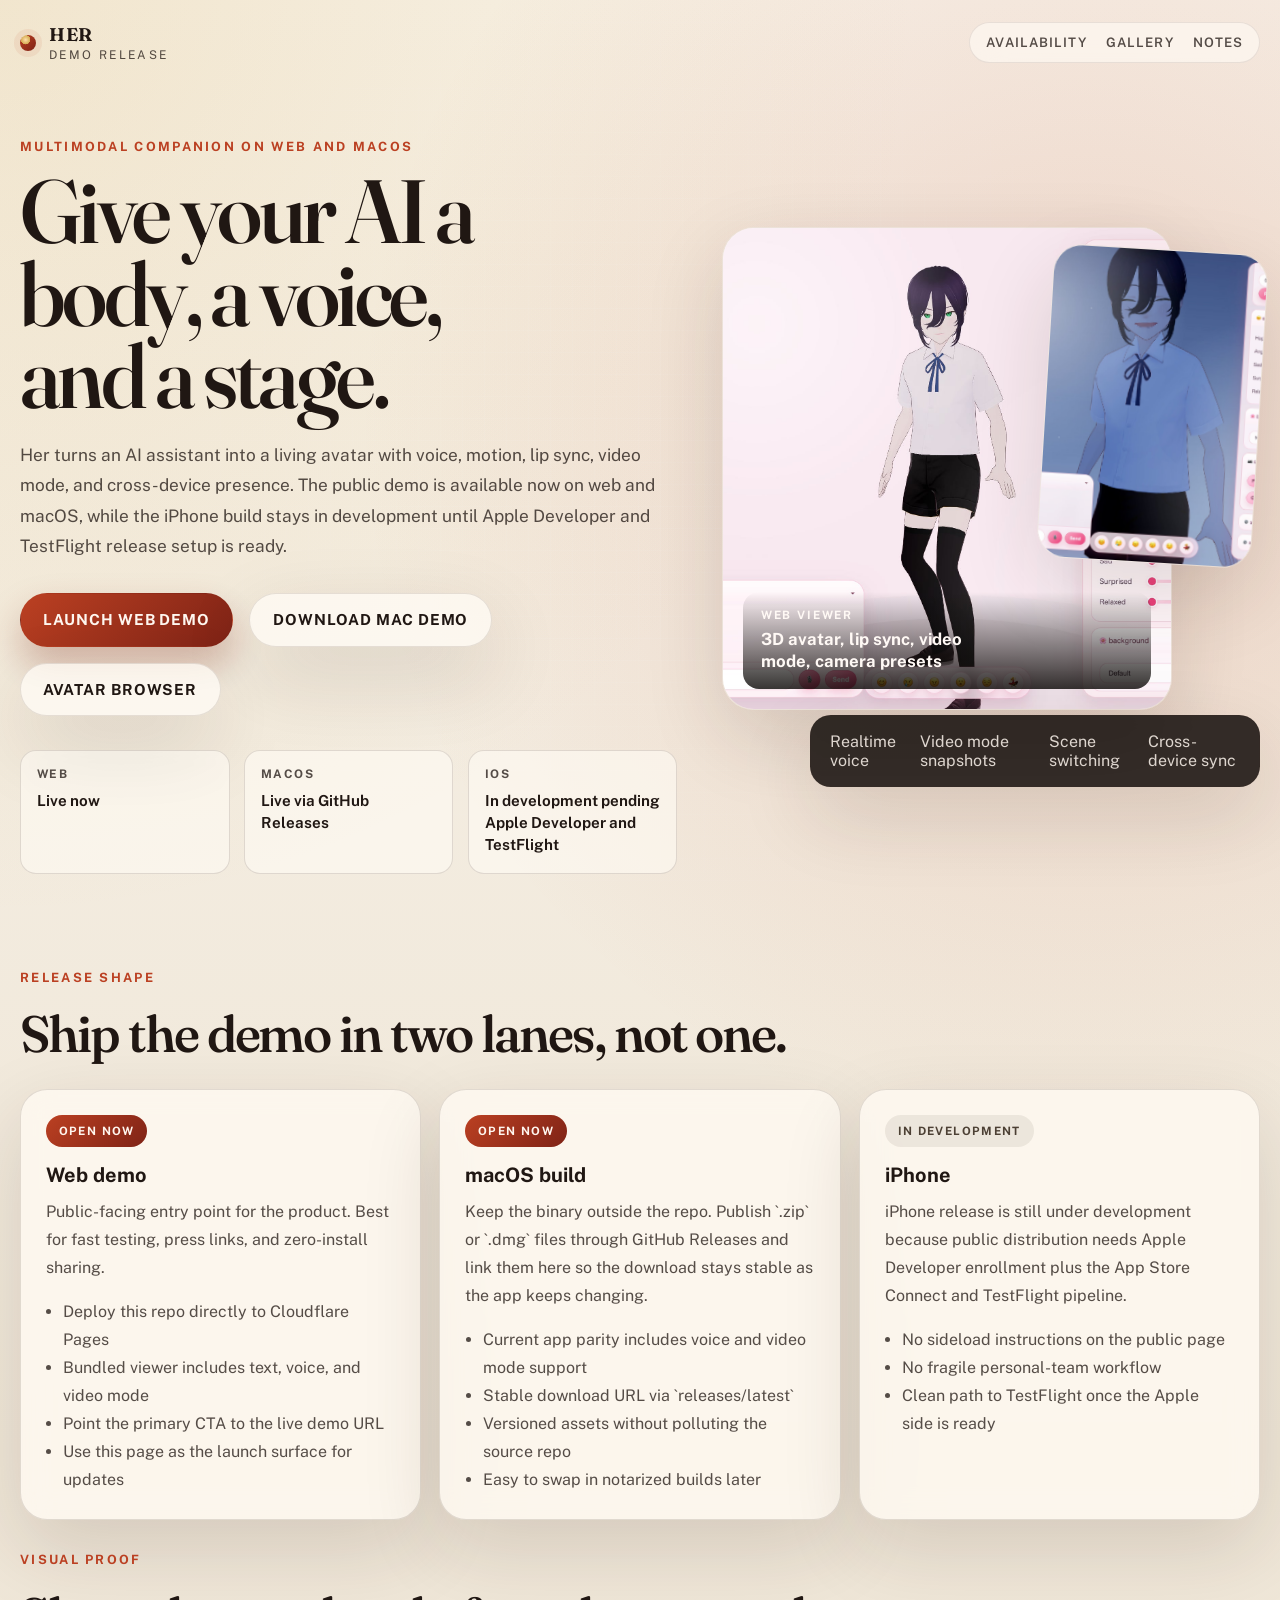
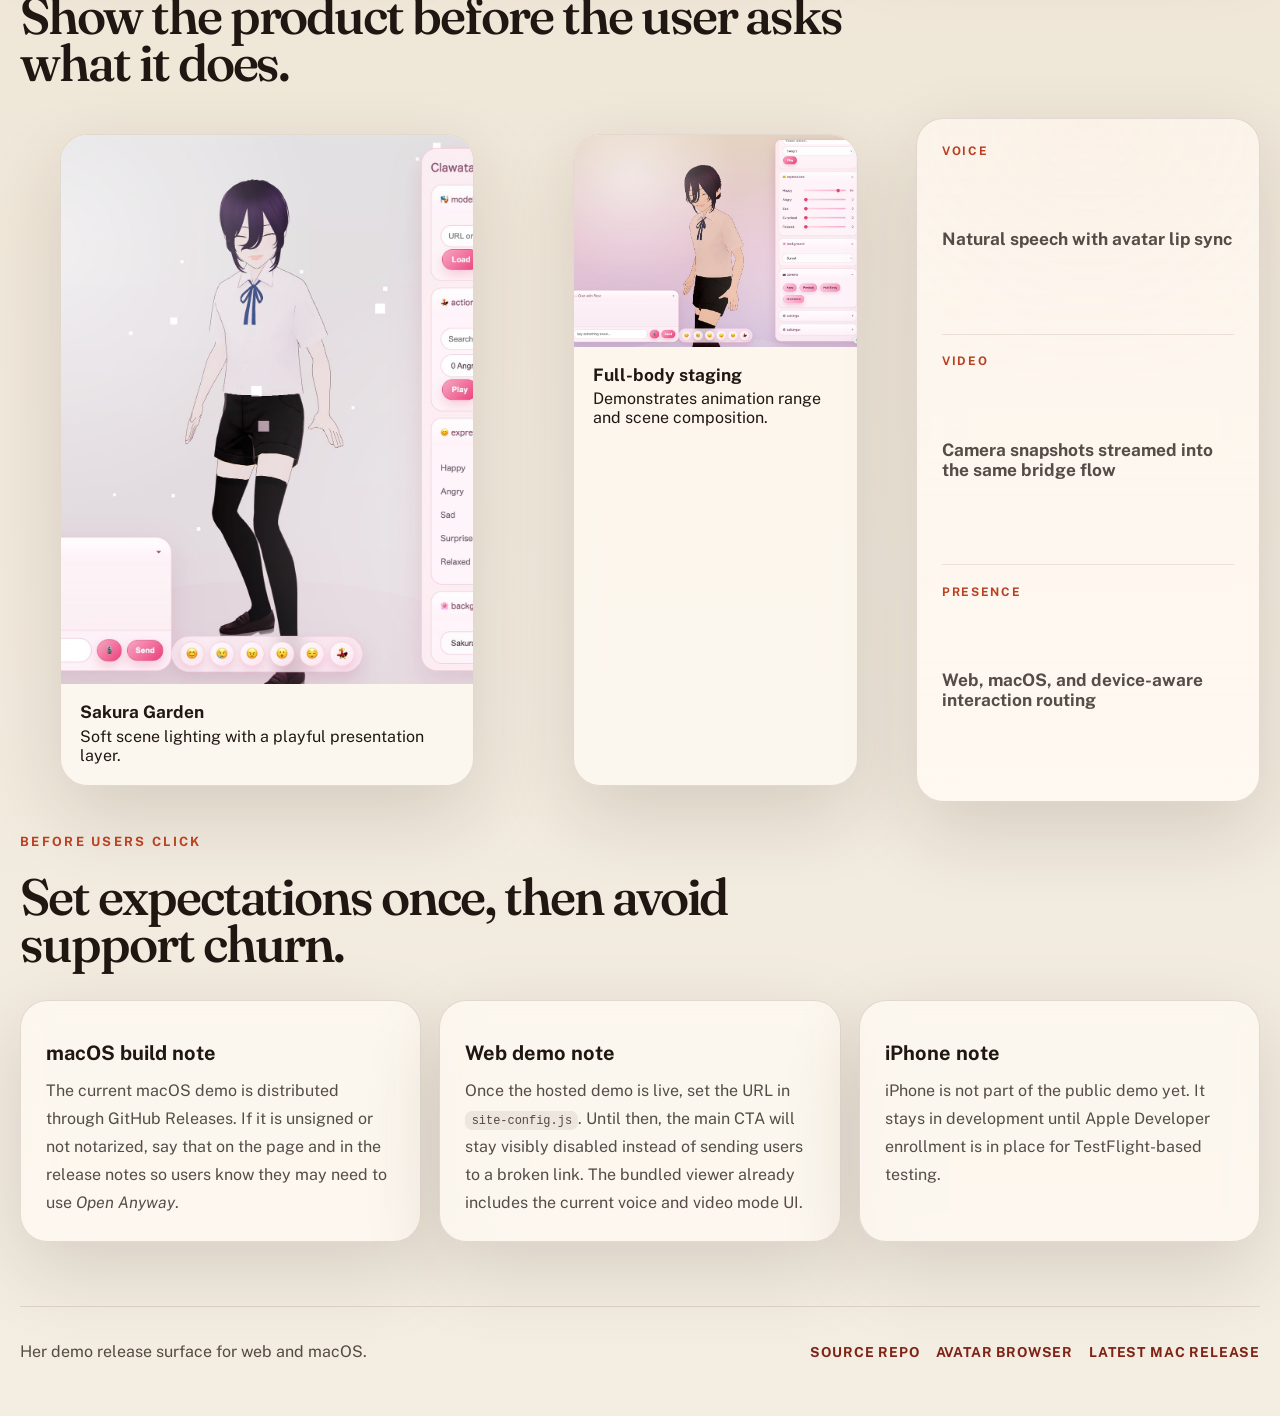
==== commit ca540965: "feat(demo): publish latest web and mac release surface Co-Authored-By: Claude <noreply@anthropic.com" ====
--- a/index.html
+++ b/index.html
@@ -6,12 +6,12 @@
     <title>Her Demo</title>
     <meta
       name="description"
-      content="Her is a multimodal AI companion with a 3D avatar body, voice, and video mode. Launch the web demo, download the macOS build, and see what ships next."
+      content="Her is a multimodal AI companion with web and macOS demos live now. Launch the web viewer, download the Mac app, and follow iPhone development as TestFlight setup is completed."
     />
     <meta property="og:title" content="Her Demo" />
     <meta
       property="og:description"
-      content="A release-ready demo page for Her across web and macOS, including voice, avatar motion, and video mode."
+      content="Her demo page with live web and macOS builds, plus iPhone development status while Apple/TestFlight setup is still in progress."
     />
     <meta property="og:type" content="website" />
     <meta property="og:image" content="assets/screenshots/default-view.jpg" />
@@ -49,8 +49,9 @@
             <h1>Give your AI a body, a voice, and a stage.</h1>
             <p class="hero-text">
               Her turns an AI assistant into a living avatar with voice, motion,
-              lip sync, video mode, and cross-device presence. This page is the
-              public demo entry point for the web experience and the macOS build.
+              lip sync, video mode, and cross-device presence. The public demo
+              is available now on web and macOS, while the iPhone build stays in
+              development until Apple Developer and TestFlight release setup is ready.
             </p>
             <div class="cta-row">
               <a
@@ -79,15 +80,15 @@
             <dl class="hero-meta">
               <div>
                 <dt>Web</dt>
-                <dd id="web-status">Pages-ready</dd>
+                <dd id="web-status">Live now</dd>
               </div>
               <div>
                 <dt>macOS</dt>
-                <dd id="mac-status">Release-ready</dd>
+                <dd id="mac-status">Release live</dd>
               </div>
               <div>
                 <dt>iOS</dt>
-                <dd>Planned after Apple Developer enrollment</dd>
+                <dd>In development pending Apple Developer and TestFlight</dd>
               </div>
             </dl>
           </div>
@@ -139,12 +140,12 @@
               </ul>
             </article>
             <article class="availability-card reveal">
-              <span class="status-pill status-soon">Ready when release exists</span>
+              <span class="status-pill status-open">Open now</span>
               <h3>macOS build</h3>
               <p>
                 Keep the binary outside the repo. Publish `.zip` or `.dmg` files
-                through GitHub Releases and link them here after a `HerMac`
-                release build.
+                through GitHub Releases and link them here so the download stays
+                stable as the app keeps changing.
               </p>
               <ul>
                 <li>Current app parity includes voice and video mode support</li>
@@ -154,16 +155,17 @@
               </ul>
             </article>
             <article class="availability-card reveal">
-              <span class="status-pill status-later">Later</span>
+              <span class="status-pill status-later">In development</span>
               <h3>iPhone</h3>
               <p>
-                Hold iOS release until you can use App Store Connect and
-                TestFlight. The page already sets that expectation clearly.
+                iPhone release is still under development because public
+                distribution needs Apple Developer enrollment plus the
+                App Store Connect and TestFlight pipeline.
               </p>
               <ul>
                 <li>No sideload instructions on the public page</li>
                 <li>No fragile personal-team workflow</li>
-                <li>Clean path to TestFlight when ready</li>
+                <li>Clean path to TestFlight once the Apple side is ready</li>
               </ul>
             </article>
           </div>
@@ -221,9 +223,9 @@
             <article class="note-card reveal">
               <h3>macOS build note</h3>
               <p>
-                If the current release is unsigned or not notarized, say that on
-                the page and in the release notes. Users should know they may need
-                to use <em>Open Anyway</em> in macOS Security settings.
+                The current macOS demo is distributed through GitHub Releases. If
+                it is unsigned or not notarized, say that on the page and in the
+                release notes so users know they may need to use <em>Open Anyway</em>.
               </p>
             </article>
             <article class="note-card reveal">
@@ -236,10 +238,10 @@
               </p>
             </article>
             <article class="note-card reveal">
-              <h3>Source note</h3>
-              <p>
-                Keep binaries in Releases, keep code in Git. This repo stays small,
-                deployable, and easy to update from a single branch.
+              <h3>iPhone note</h3>
+              <p>
+                iPhone is not part of the public demo yet. It stays in development
+                until Apple Developer enrollment is in place for TestFlight-based testing.
               </p>
             </article>
           </div>
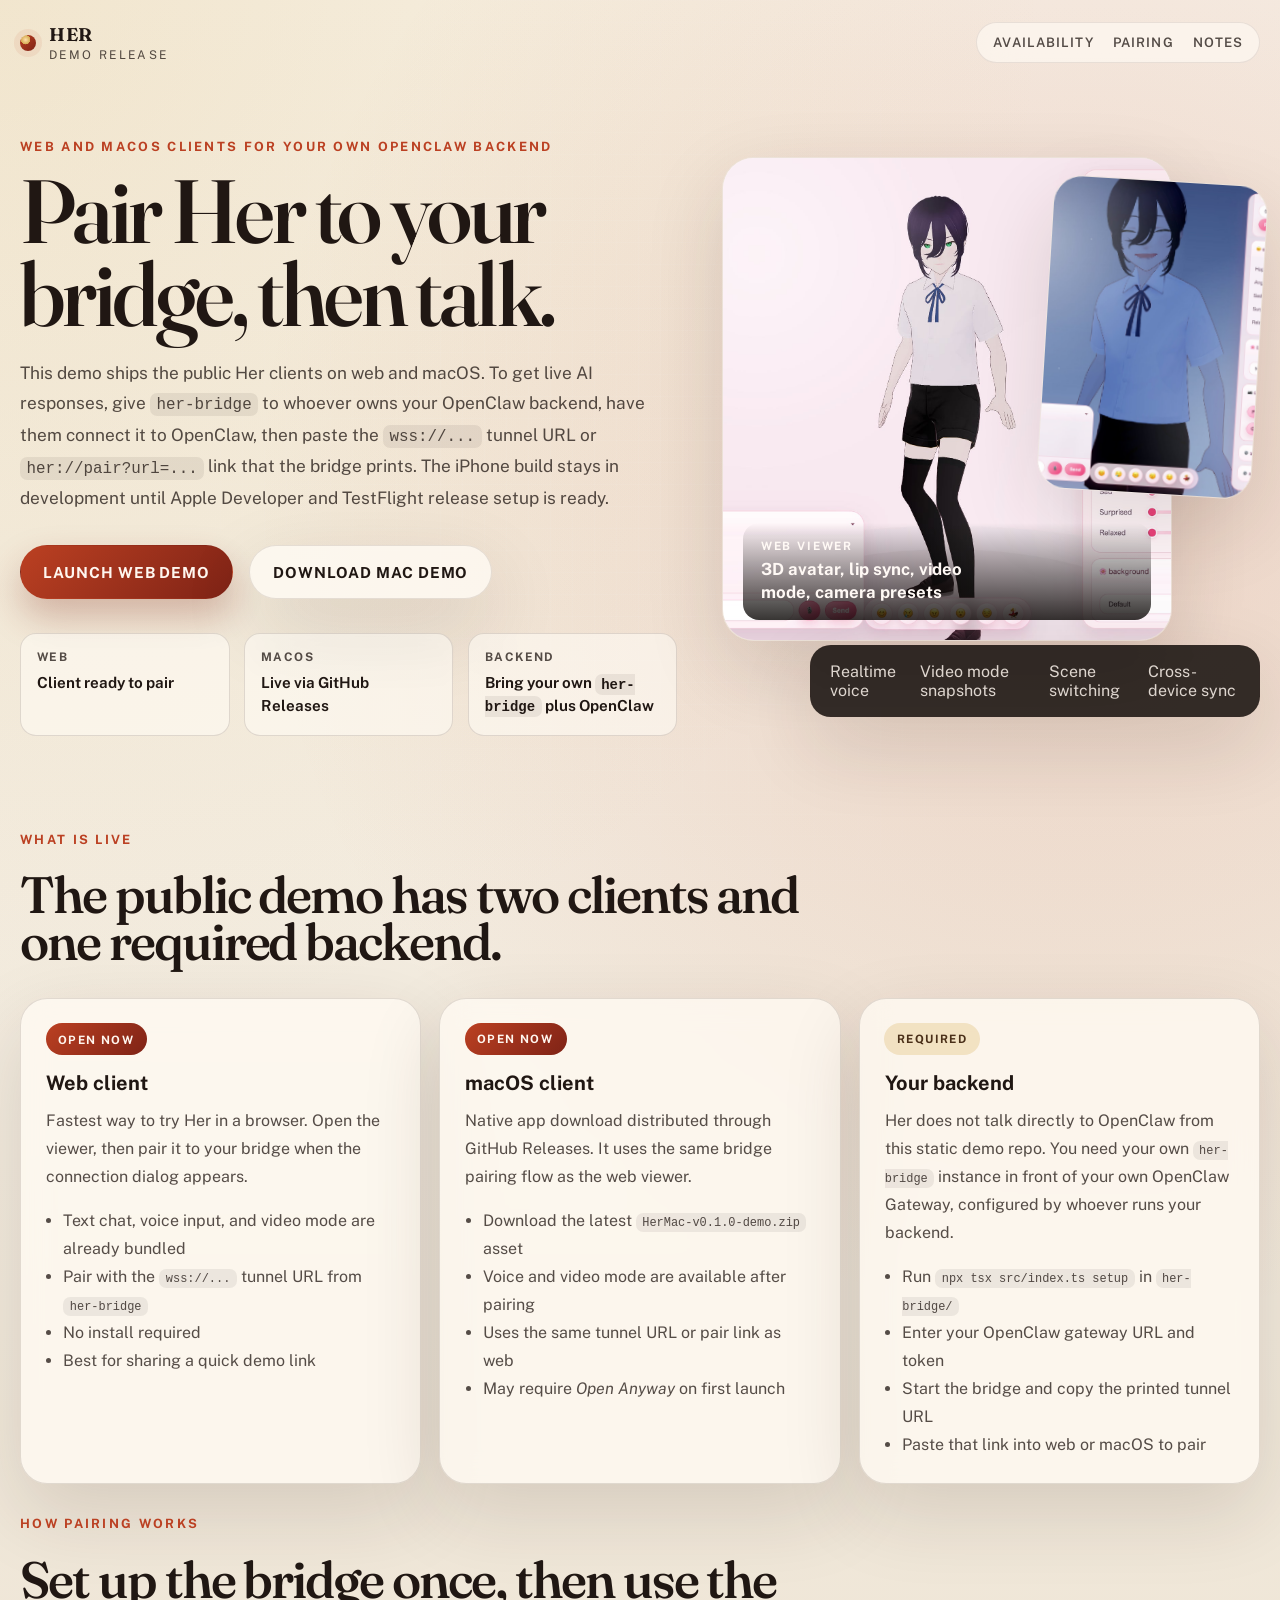
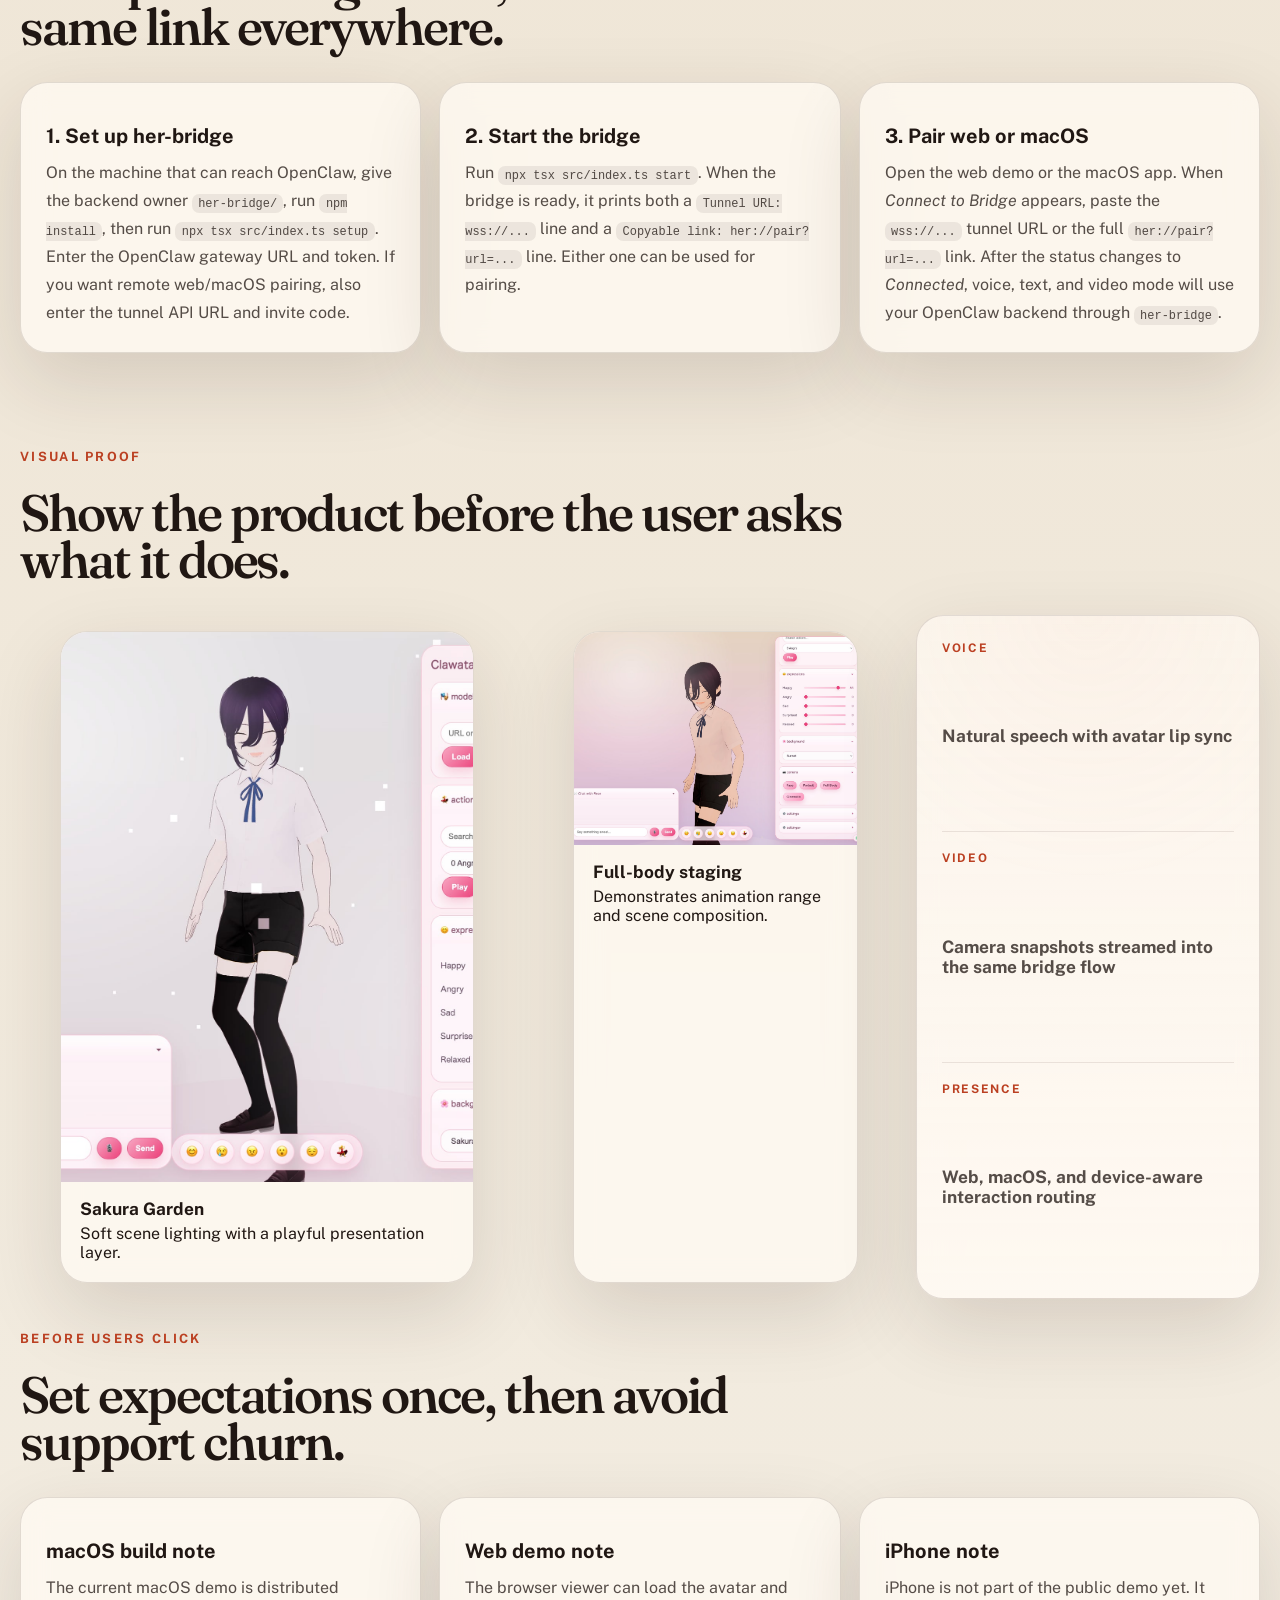
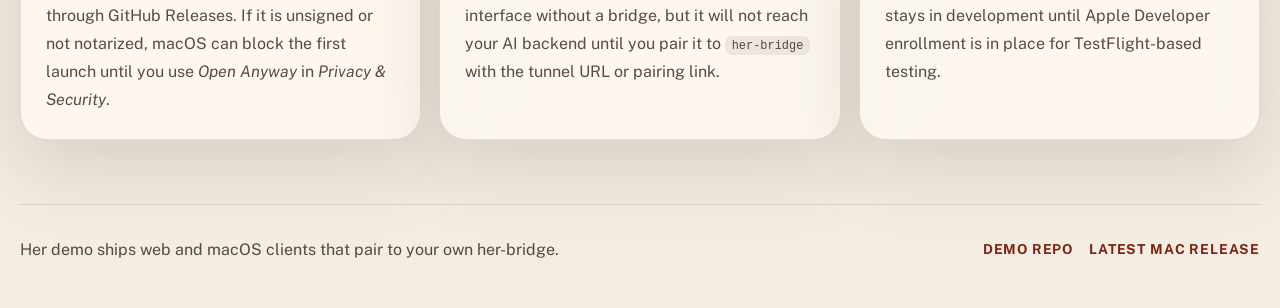
==== commit bd5cf690: "docs(demo): clarify backend pairing flow" ====
--- a/index.html
+++ b/index.html
@@ -6,12 +6,12 @@
     <title>Her Demo</title>
     <meta
       name="description"
-      content="Her is a multimodal AI companion with web and macOS demos live now. Launch the web viewer, download the Mac app, and follow iPhone development as TestFlight setup is completed."
+      content="Her ships web and macOS demo clients today. To get live AI responses, pair them with your own her-bridge tunnel connected to OpenClaw."
     />
     <meta property="og:title" content="Her Demo" />
     <meta
       property="og:description"
-      content="Her demo page with live web and macOS builds, plus iPhone development status while Apple/TestFlight setup is still in progress."
+      content="Her demo page for the web viewer and macOS app, with clear setup steps for pairing them to your own her-bridge and OpenClaw backend."
     />
     <meta property="og:type" content="website" />
     <meta property="og:image" content="assets/screenshots/default-view.jpg" />
@@ -37,7 +37,7 @@
         </a>
         <nav class="top-nav" aria-label="Primary">
           <a href="#availability">Availability</a>
-          <a href="#gallery">Gallery</a>
+          <a href="#pairing">Pairing</a>
           <a href="#notes">Notes</a>
         </nav>
       </header>
@@ -45,13 +45,16 @@
       <main id="top">
         <section class="hero">
           <div class="hero-copy reveal">
-            <p class="eyebrow">Multimodal companion on web and macOS</p>
-            <h1>Give your AI a body, a voice, and a stage.</h1>
+            <p class="eyebrow">Web and macOS clients for your own OpenClaw backend</p>
+            <h1>Pair Her to your bridge, then talk.</h1>
             <p class="hero-text">
-              Her turns an AI assistant into a living avatar with voice, motion,
-              lip sync, video mode, and cross-device presence. The public demo
-              is available now on web and macOS, while the iPhone build stays in
-              development until Apple Developer and TestFlight release setup is ready.
+              This demo ships the public Her clients on web and macOS. To get
+              live AI responses, give <code>her-bridge</code> to whoever owns
+              your OpenClaw backend, have them connect it to OpenClaw, then
+              paste the <code>wss://...</code> tunnel URL or
+              <code>her://pair?url=...</code> link that the bridge prints. The
+              iPhone build stays in development until Apple Developer and
+              TestFlight release setup is ready.
             </p>
             <div class="cta-row">
               <a
@@ -69,26 +72,19 @@
               >
                 Download Mac Demo
               </a>
-              <a
-                class="button button-secondary"
-                id="open-avatar-browser"
-                href="./viewer/avatar-browser.html"
-              >
-                Avatar Browser
-              </a>
             </div>
             <dl class="hero-meta">
               <div>
                 <dt>Web</dt>
-                <dd id="web-status">Live now</dd>
+                <dd id="web-status">Client ready to pair</dd>
               </div>
               <div>
                 <dt>macOS</dt>
                 <dd id="mac-status">Release live</dd>
               </div>
               <div>
-                <dt>iOS</dt>
-                <dd>In development pending Apple Developer and TestFlight</dd>
+                <dt>Backend</dt>
+                <dd>Bring your own <code>her-bridge</code> plus OpenClaw</dd>
               </div>
             </dl>
           </div>
@@ -121,52 +117,92 @@
 
         <section class="availability" id="availability">
           <div class="section-heading reveal">
-            <p class="eyebrow">Release shape</p>
-            <h2>Ship the demo in two lanes, not one.</h2>
+            <p class="eyebrow">What is live</p>
+            <h2>The public demo has two clients and one required backend.</h2>
           </div>
           <div class="availability-grid">
             <article class="availability-card reveal">
               <span class="status-pill status-open">Open now</span>
-              <h3>Web demo</h3>
-              <p>
-                Public-facing entry point for the product. Best for fast testing,
-                press links, and zero-install sharing.
+              <h3>Web client</h3>
+              <p>
+                Fastest way to try Her in a browser. Open the viewer, then pair
+                it to your bridge when the connection dialog appears.
               </p>
               <ul>
-                <li>Deploy this repo directly to Cloudflare Pages</li>
-                <li>Bundled viewer includes text, voice, and video mode</li>
-                <li>Point the primary CTA to the live demo URL</li>
-                <li>Use this page as the launch surface for updates</li>
+                <li>Text chat, voice input, and video mode are already bundled</li>
+                <li>Pair with the <code>wss://...</code> tunnel URL from <code>her-bridge</code></li>
+                <li>No install required</li>
+                <li>Best for sharing a quick demo link</li>
               </ul>
             </article>
             <article class="availability-card reveal">
               <span class="status-pill status-open">Open now</span>
-              <h3>macOS build</h3>
-              <p>
-                Keep the binary outside the repo. Publish `.zip` or `.dmg` files
-                through GitHub Releases and link them here so the download stays
-                stable as the app keeps changing.
+              <h3>macOS client</h3>
+              <p>
+                Native app download distributed through GitHub Releases. It uses
+                the same bridge pairing flow as the web viewer.
               </p>
               <ul>
-                <li>Current app parity includes voice and video mode support</li>
-                <li>Stable download URL via `releases/latest`</li>
-                <li>Versioned assets without polluting the source repo</li>
-                <li>Easy to swap in notarized builds later</li>
+                <li>Download the latest <code>HerMac-v0.1.0-demo.zip</code> asset</li>
+                <li>Voice and video mode are available after pairing</li>
+                <li>Uses the same tunnel URL or pair link as web</li>
+                <li>May require <em>Open Anyway</em> on first launch</li>
               </ul>
             </article>
             <article class="availability-card reveal">
-              <span class="status-pill status-later">In development</span>
-              <h3>iPhone</h3>
-              <p>
-                iPhone release is still under development because public
-                distribution needs Apple Developer enrollment plus the
-                App Store Connect and TestFlight pipeline.
+              <span class="status-pill status-soon">Required</span>
+              <h3>Your backend</h3>
+              <p>
+                Her does not talk directly to OpenClaw from this static demo
+                repo. You need your own <code>her-bridge</code> instance in
+                front of your own OpenClaw Gateway, configured by whoever runs
+                your backend.
               </p>
               <ul>
-                <li>No sideload instructions on the public page</li>
-                <li>No fragile personal-team workflow</li>
-                <li>Clean path to TestFlight once the Apple side is ready</li>
+                <li>Run <code>npx tsx src/index.ts setup</code> in <code>her-bridge/</code></li>
+                <li>Enter your OpenClaw gateway URL and token</li>
+                <li>Start the bridge and copy the printed tunnel URL</li>
+                <li>Paste that link into web or macOS to pair</li>
               </ul>
+            </article>
+          </div>
+        </section>
+
+        <section class="pairing" id="pairing">
+          <div class="section-heading reveal">
+            <p class="eyebrow">How pairing works</p>
+            <h2>Set up the bridge once, then use the same link everywhere.</h2>
+          </div>
+          <div class="notes-grid">
+            <article class="note-card reveal">
+              <h3>1. Set up her-bridge</h3>
+              <p>
+                On the machine that can reach OpenClaw, give the backend owner
+                <code>her-bridge/</code>, run <code>npm install</code>, then run
+                <code>npx tsx src/index.ts setup</code>. Enter the OpenClaw
+                gateway URL and token. If you want remote web/macOS pairing,
+                also enter the tunnel API URL and invite code.
+              </p>
+            </article>
+            <article class="note-card reveal">
+              <h3>2. Start the bridge</h3>
+              <p>
+                Run <code>npx tsx src/index.ts start</code>. When the bridge is
+                ready, it prints both a <code>Tunnel URL: wss://...</code> line
+                and a <code>Copyable link: her://pair?url=...</code> line.
+                Either one can be used for pairing.
+              </p>
+            </article>
+            <article class="note-card reveal">
+              <h3>3. Pair web or macOS</h3>
+              <p>
+                Open the web demo or the macOS app. When
+                <em>Connect to Bridge</em> appears, paste the
+                <code>wss://...</code> tunnel URL or the full
+                <code>her://pair?url=...</code> link. After the status changes
+                to <em>Connected</em>, voice, text, and video mode will use your
+                OpenClaw backend through <code>her-bridge</code>.
+              </p>
             </article>
           </div>
         </section>
@@ -223,18 +259,18 @@
             <article class="note-card reveal">
               <h3>macOS build note</h3>
               <p>
-                The current macOS demo is distributed through GitHub Releases. If
-                it is unsigned or not notarized, say that on the page and in the
-                release notes so users know they may need to use <em>Open Anyway</em>.
+                The current macOS demo is distributed through GitHub Releases.
+                If it is unsigned or not notarized, macOS can block the first
+                launch until you use <em>Open Anyway</em> in
+                <em>Privacy &amp; Security</em>.
               </p>
             </article>
             <article class="note-card reveal">
               <h3>Web demo note</h3>
               <p>
-                Once the hosted demo is live, set the URL in
-                <code>site-config.js</code>. Until then, the main CTA will stay
-                visibly disabled instead of sending users to a broken link. The
-                bundled viewer already includes the current voice and video mode UI.
+                The browser viewer can load the avatar and interface without a
+                bridge, but it will not reach your AI backend until you pair it
+                to <code>her-bridge</code> with the tunnel URL or pairing link.
               </p>
             </article>
             <article class="note-card reveal">
@@ -249,13 +285,10 @@
       </main>
 
       <footer class="site-footer reveal">
-        <p>Her demo release surface for web and macOS.</p>
+        <p>Her demo ships web and macOS clients that pair to your own her-bridge.</p>
         <div class="footer-links">
           <a id="source-repo-link" href="https://github.com/Entroplay-ai/Her-demo">
-            Source repo
-          </a>
-          <a id="avatar-browser-link" href="./viewer/avatar-browser.html">
-            Avatar browser
+            Demo repo
           </a>
           <a
             id="mac-release-link"
@@ -307,16 +340,6 @@
         sourceRepoLink.href = config.sourceUrl;
       }
 
-      const avatarBrowserLink = document.getElementById("avatar-browser-link");
-      if (avatarBrowserLink && config.avatarBrowserUrl) {
-        avatarBrowserLink.href = config.avatarBrowserUrl;
-      }
-
-      const avatarBrowserButton = document.getElementById("open-avatar-browser");
-      if (avatarBrowserButton && config.avatarBrowserUrl) {
-        avatarBrowserButton.href = config.avatarBrowserUrl;
-      }
-
       const macReleaseLink = document.getElementById("mac-release-link");
       if (macReleaseLink && config.macDownloadUrl) {
         macReleaseLink.href = config.macDownloadUrl;
--- a/styles.css
+++ b/styles.css
@@ -76,6 +76,7 @@
 .site-header,
 .hero,
 .availability,
+.pairing,
 .gallery,
 .notes,
 .site-footer {
@@ -368,6 +369,7 @@
 }
 
 .availability,
+.pairing,
 .gallery,
 .notes {
   padding: 2rem 0 0;
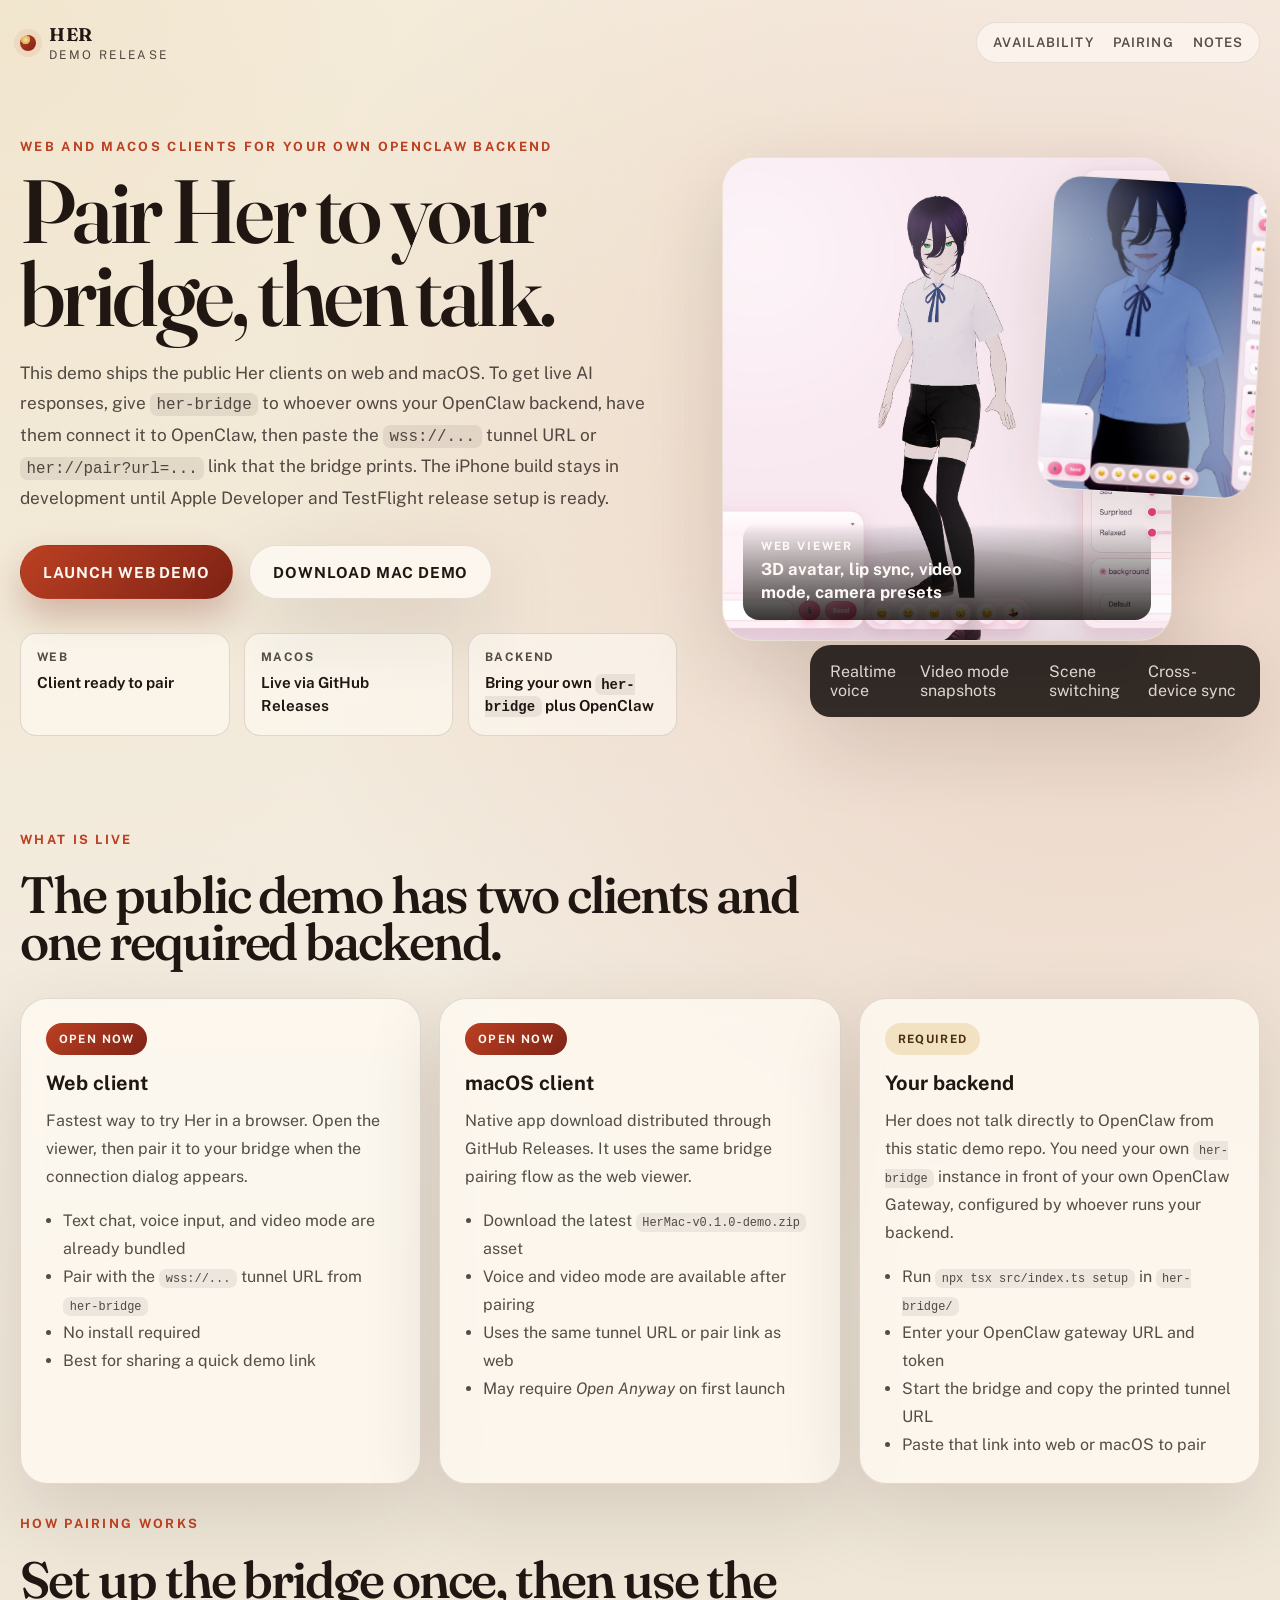
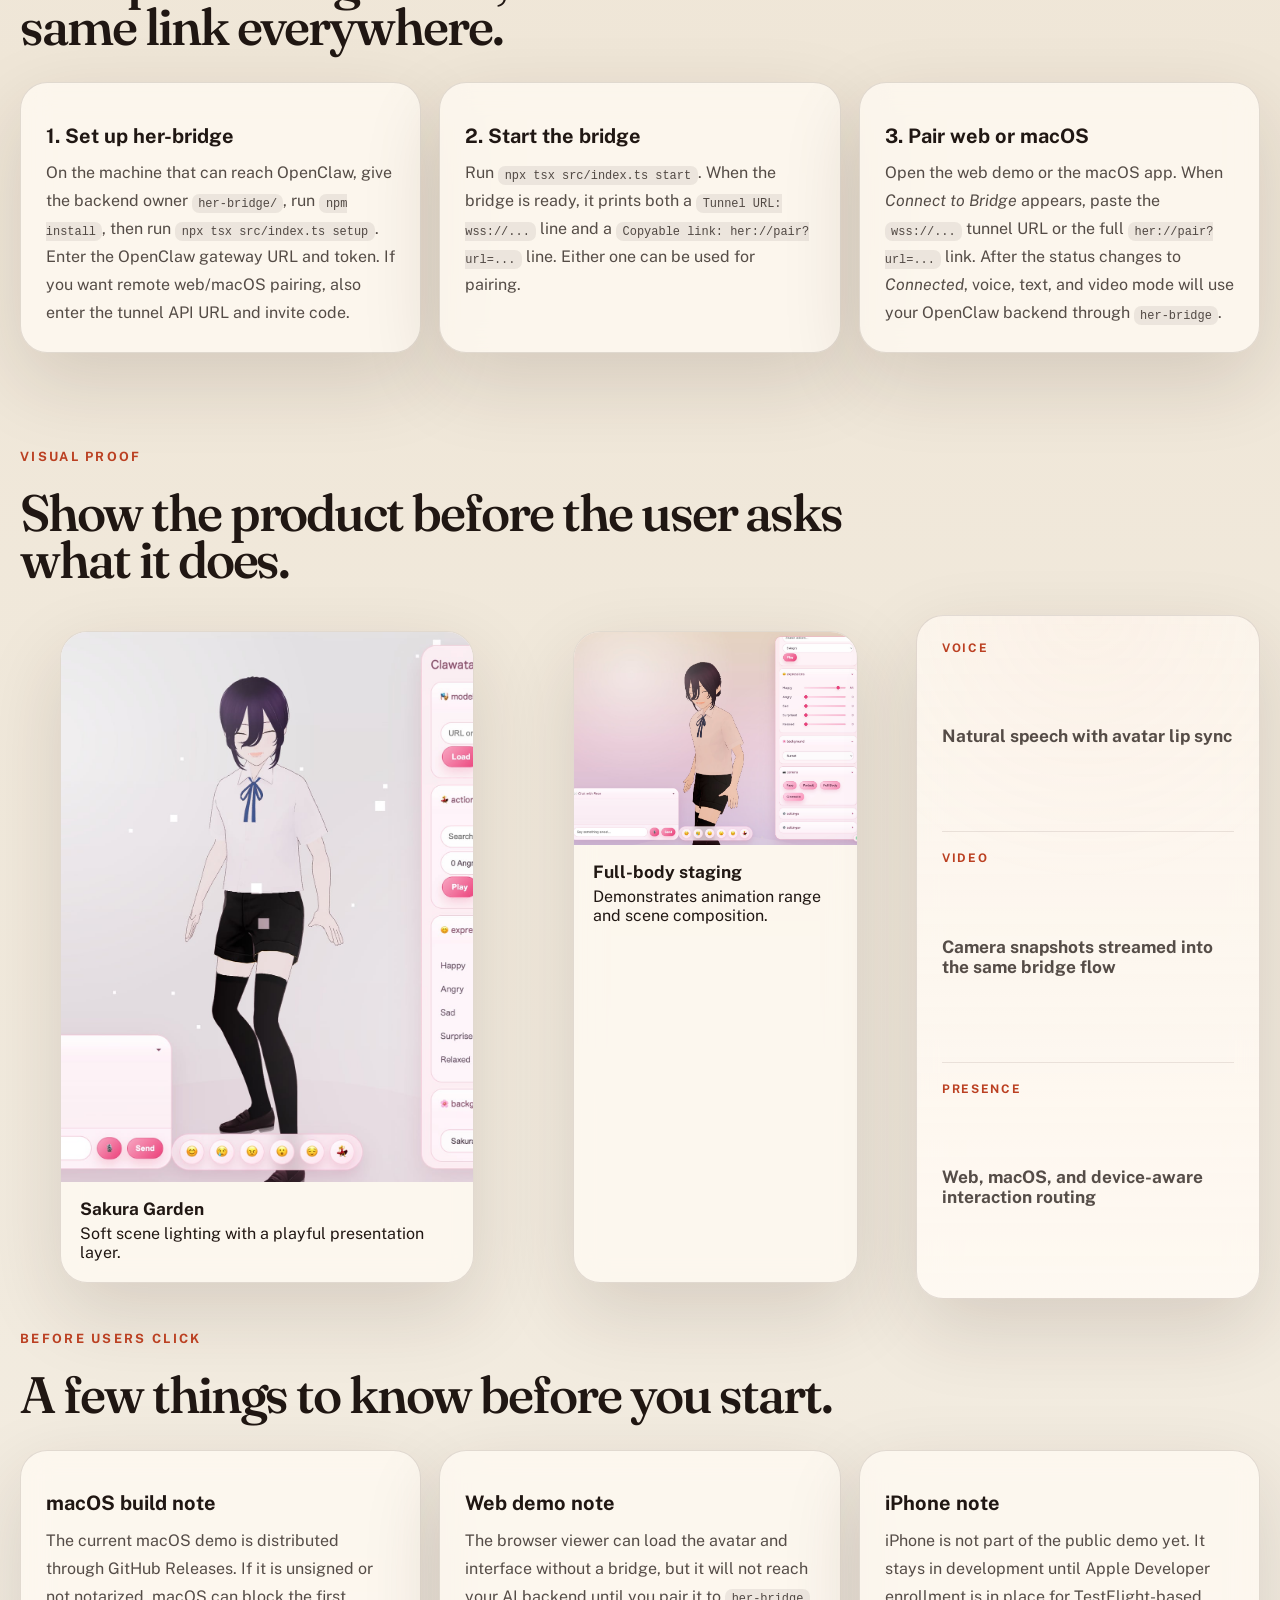
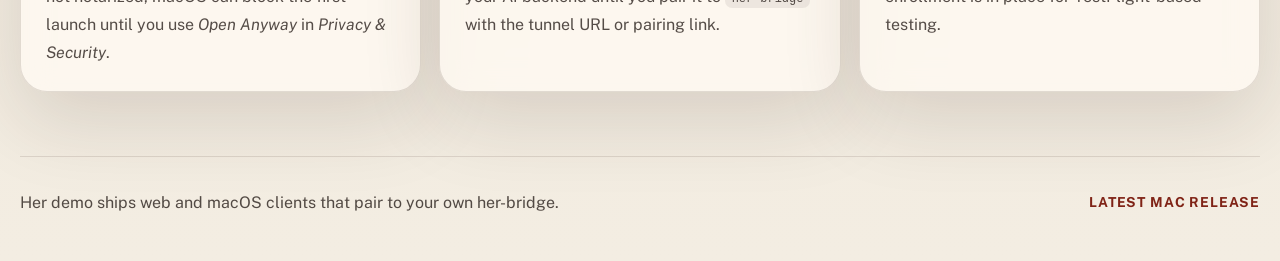
==== commit d28c17ea: "docs(demo): remove repo-facing copy from landing page" ====
--- a/index.html
+++ b/index.html
@@ -253,7 +253,7 @@
         <section class="notes" id="notes">
           <div class="section-heading reveal">
             <p class="eyebrow">Before users click</p>
-            <h2>Set expectations once, then avoid support churn.</h2>
+            <h2>A few things to know before you start.</h2>
           </div>
           <div class="notes-grid">
             <article class="note-card reveal">
@@ -287,9 +287,6 @@
       <footer class="site-footer reveal">
         <p>Her demo ships web and macOS clients that pair to your own her-bridge.</p>
         <div class="footer-links">
-          <a id="source-repo-link" href="https://github.com/Entroplay-ai/Her-demo">
-            Demo repo
-          </a>
           <a
             id="mac-release-link"
             href="https://github.com/Entroplay-ai/Her-demo/releases/latest"
@@ -335,11 +332,6 @@
       );
       applyLinkState("download-mac-demo", config.macDownloadUrl);
 
-      const sourceRepoLink = document.getElementById("source-repo-link");
-      if (sourceRepoLink && config.sourceUrl) {
-        sourceRepoLink.href = config.sourceUrl;
-      }
-
       const macReleaseLink = document.getElementById("mac-release-link");
       if (macReleaseLink && config.macDownloadUrl) {
         macReleaseLink.href = config.macDownloadUrl;
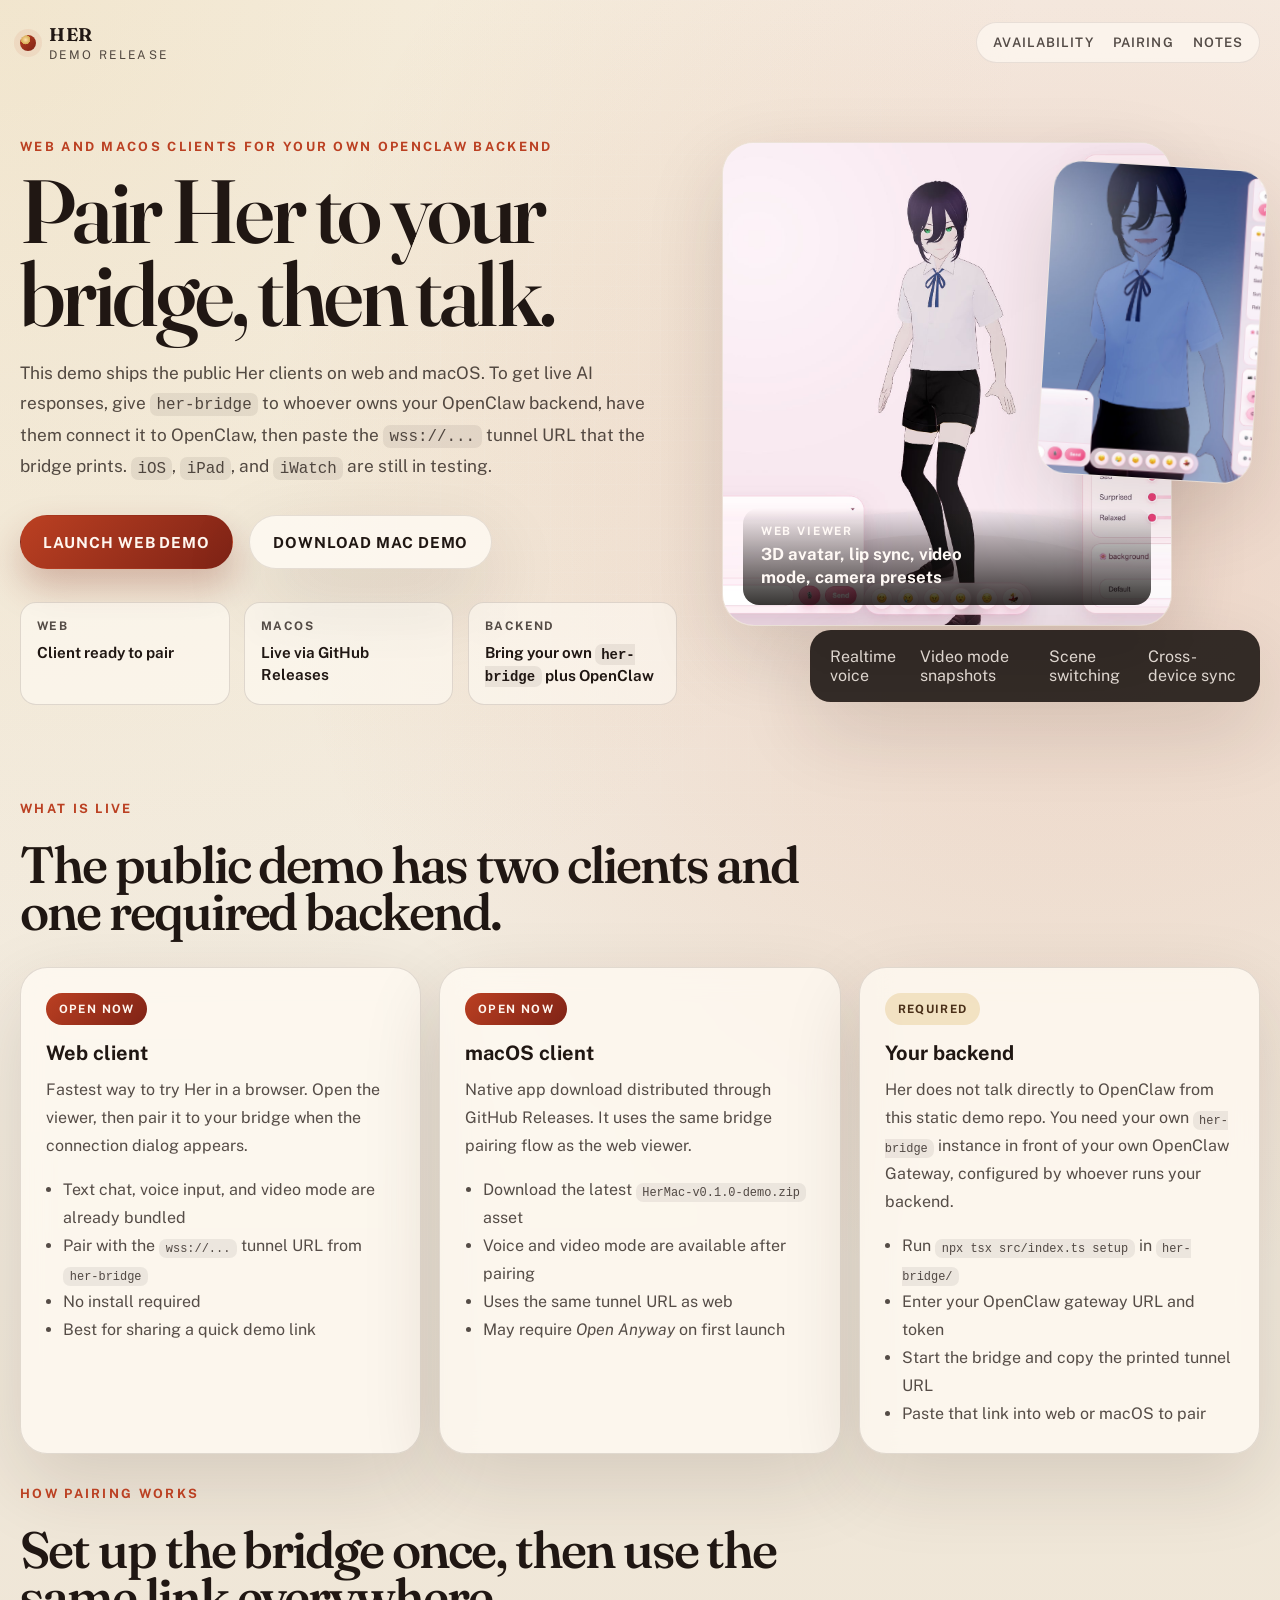
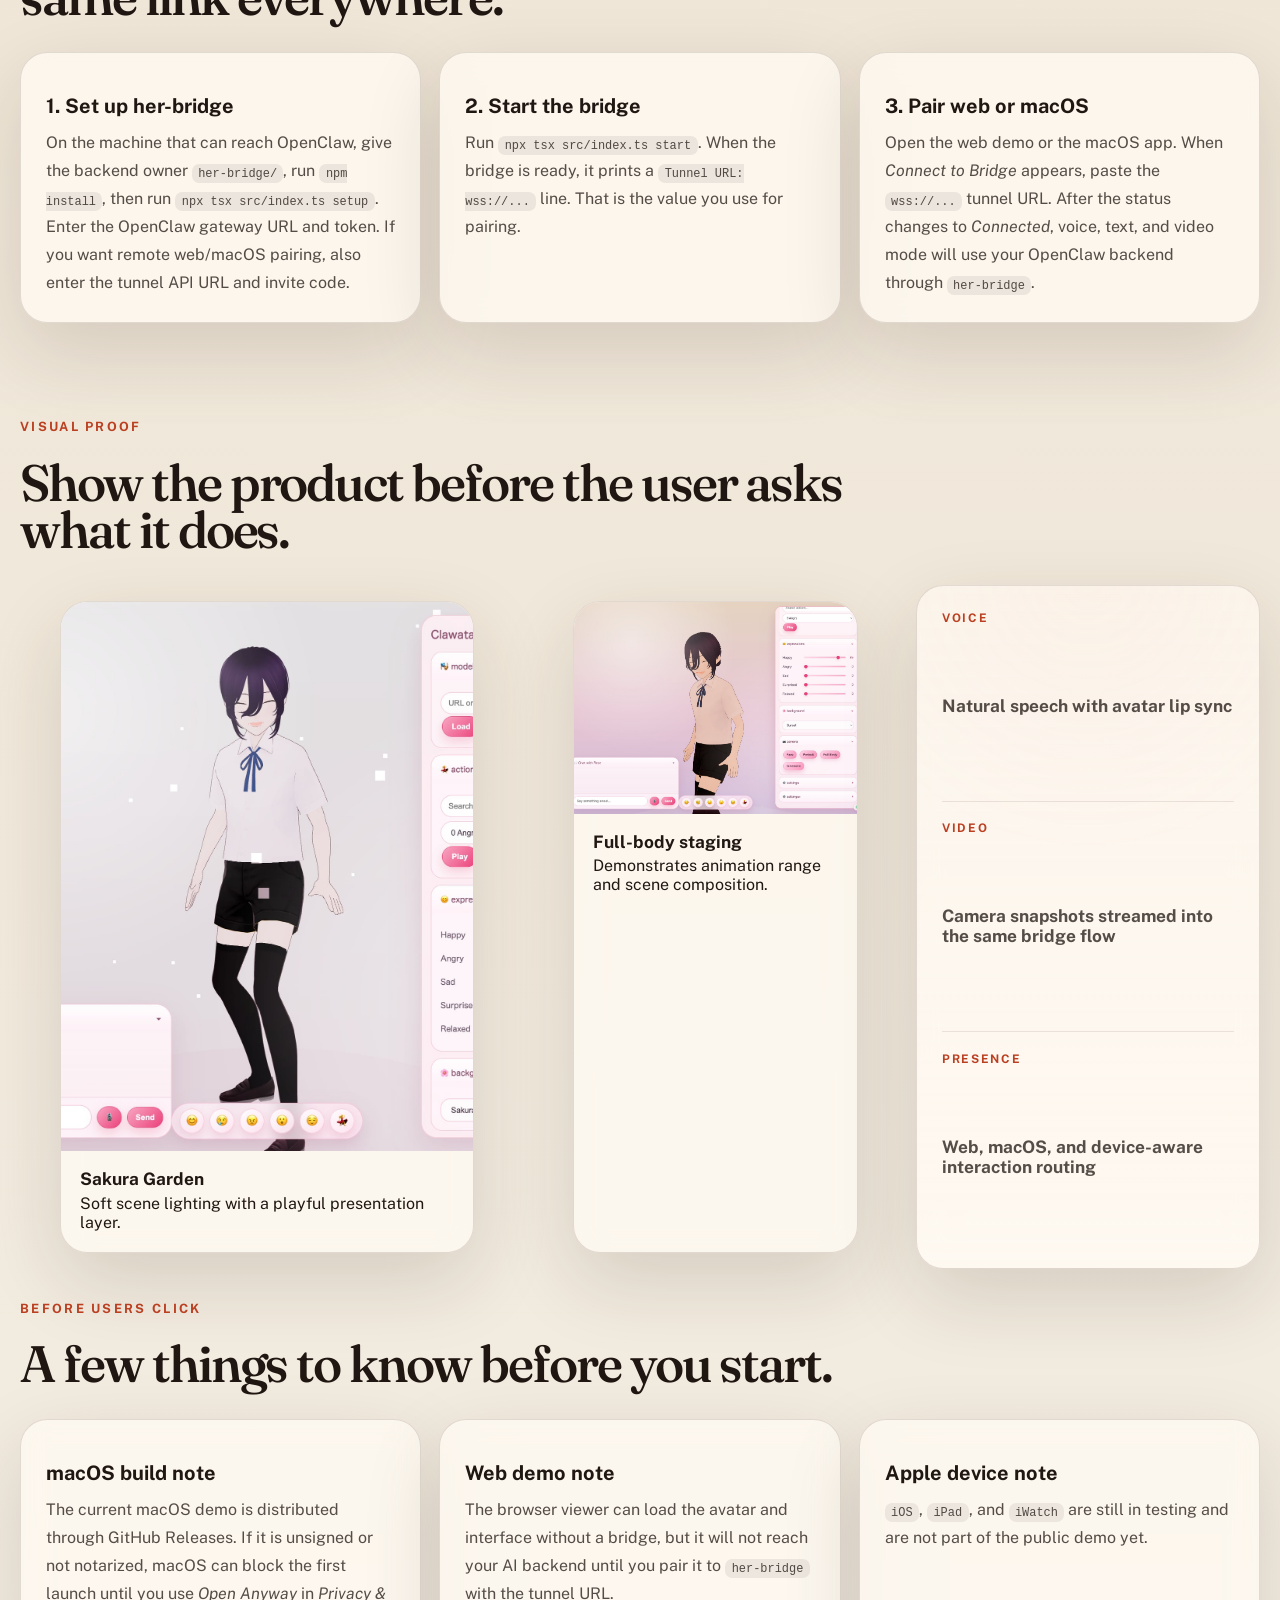
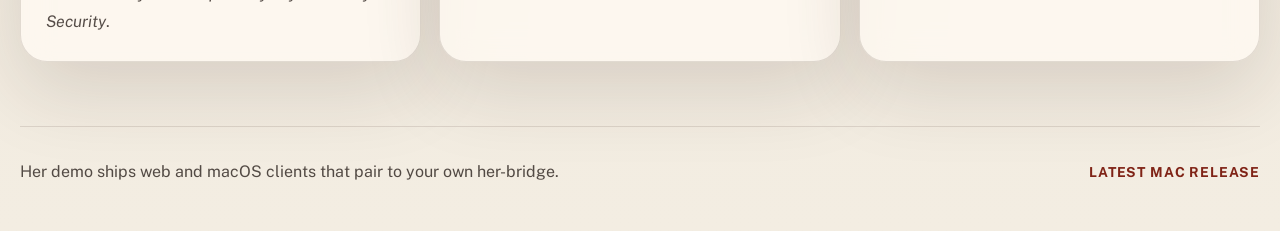
==== commit c4ed0c96: "docs(demo): remove deep link references" ====
--- a/index.html
+++ b/index.html
@@ -51,10 +51,9 @@
               This demo ships the public Her clients on web and macOS. To get
               live AI responses, give <code>her-bridge</code> to whoever owns
               your OpenClaw backend, have them connect it to OpenClaw, then
-              paste the <code>wss://...</code> tunnel URL or
-              <code>her://pair?url=...</code> link that the bridge prints. The
-              iPhone build stays in development until Apple Developer and
-              TestFlight release setup is ready.
+              paste the <code>wss://...</code> tunnel URL that the bridge
+              prints. <code>iOS</code>, <code>iPad</code>, and
+              <code>iWatch</code> are still in testing.
             </p>
             <div class="cta-row">
               <a
@@ -145,7 +144,7 @@
               <ul>
                 <li>Download the latest <code>HerMac-v0.1.0-demo.zip</code> asset</li>
                 <li>Voice and video mode are available after pairing</li>
-                <li>Uses the same tunnel URL or pair link as web</li>
+                <li>Uses the same tunnel URL as web</li>
                 <li>May require <em>Open Anyway</em> on first launch</li>
               </ul>
             </article>
@@ -188,9 +187,8 @@
               <h3>2. Start the bridge</h3>
               <p>
                 Run <code>npx tsx src/index.ts start</code>. When the bridge is
-                ready, it prints both a <code>Tunnel URL: wss://...</code> line
-                and a <code>Copyable link: her://pair?url=...</code> line.
-                Either one can be used for pairing.
+                ready, it prints a <code>Tunnel URL: wss://...</code> line.
+                That is the value you use for pairing.
               </p>
             </article>
             <article class="note-card reveal">
@@ -198,9 +196,8 @@
               <p>
                 Open the web demo or the macOS app. When
                 <em>Connect to Bridge</em> appears, paste the
-                <code>wss://...</code> tunnel URL or the full
-                <code>her://pair?url=...</code> link. After the status changes
-                to <em>Connected</em>, voice, text, and video mode will use your
+                <code>wss://...</code> tunnel URL. After the status changes to
+                <em>Connected</em>, voice, text, and video mode will use your
                 OpenClaw backend through <code>her-bridge</code>.
               </p>
             </article>
@@ -270,14 +267,14 @@
               <p>
                 The browser viewer can load the avatar and interface without a
                 bridge, but it will not reach your AI backend until you pair it
-                to <code>her-bridge</code> with the tunnel URL or pairing link.
-              </p>
-            </article>
-            <article class="note-card reveal">
-              <h3>iPhone note</h3>
-              <p>
-                iPhone is not part of the public demo yet. It stays in development
-                until Apple Developer enrollment is in place for TestFlight-based testing.
+                to <code>her-bridge</code> with the tunnel URL.
+              </p>
+            </article>
+            <article class="note-card reveal">
+              <h3>Apple device note</h3>
+              <p>
+                <code>iOS</code>, <code>iPad</code>, and <code>iWatch</code>
+                are still in testing and are not part of the public demo yet.
               </p>
             </article>
           </div>
